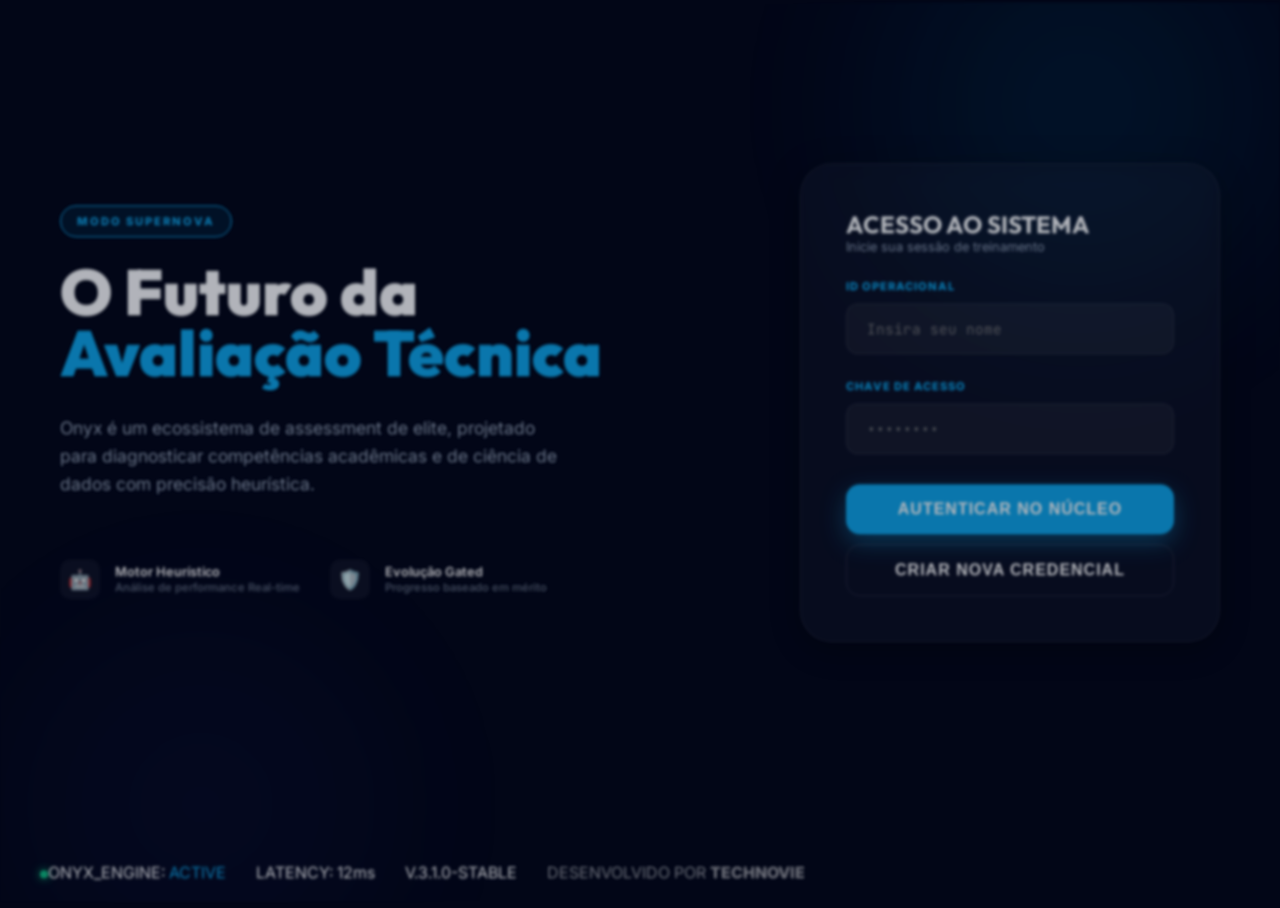
==== academic_portal.html @ e628eb55 "feat: implement category-based filtering for subjects and add initial academic management structure " ====
<!DOCTYPE html>
<html lang="pt-BR">
<head>
    <meta charset="UTF-8">
    <meta name="viewport" content="width=device-width, initial-scale=1.0">
    <title>ONYX - Central de Gestão Acadêmica</title>
    <link rel="stylesheet" href="css/academic_portal.css">
</head>
<body>
    <!-- Ambient Blur Backgrounds -->
    <div class="ambient-blurs">
        <div class="blur-orb orb-1"></div>
        <div class="blur-orb orb-2"></div>
        <div class="blur-orb orb-3"></div>
    </div>

    <div class="academic-frame">
        <!-- Sidebar Role Selector -->
        <aside class="academic-sidebar">
            <div class="sidebar-branding">
                <div class="academic-logo-icon">🏫</div>
                <div>
                    <h3 style="margin:0; font-family:var(--font-header); font-size:1.1rem; letter-spacing:-0.5px; color:#fff;">ONYX ECO</h3>
                    <span class="u-text-accent u-font-07" style="font-family:var(--font-mono); font-weight:800;">GESTÃO PEDAGÓGICA</span>
                </div>
            </div>

            <!-- Tab Buttons -->
            <nav class="role-menu-list" style="margin-top:20px;">
                <button class="role-menu-item active" data-tab="tab-direcao">
                    <span style="font-size:1.1rem;">📊</span>
                    Direção (AI Preditiva)
                </button>
                <button class="role-menu-item" data-tab="tab-corpo-docente">
                    <span style="font-size:1.1rem;">👩‍🏫</span>
                    Corpo Docente
                </button>
                <button class="role-menu-item" data-tab="tab-secretaria">
                    <span style="font-size:1.1rem;">🎒</span>
                    Secretaria & Diário
                </button>
                <button class="role-menu-item" data-tab="tab-responsaveis">
                    <span style="font-size:1.1rem;">👪</span>
                    Portal de Pais
                </button>
            </nav>

            <!-- Navigation Back -->
            <div class="back-btn-container">
                <button onclick="location.href='dashboard.html'" class="btn-back-core">
                    <span>⬅</span> RETORNAR AO NÚCLEO
                </button>
            </div>
        </aside>

        <!-- Main Operational Deck -->
        <main class="academic-viewport">
            <!-- Header Block -->
            <header class="academic-header-deck">
                <div>
                    <h1 style="margin:0; font-family:var(--font-header); font-size:1.6rem; color:#fff;">CENTRAL DE GESTÃO ACADÊMICA</h1>
                    <p style="margin:5px 0 0 0;" class="u-text-muted u-font-08">Administração e análise estratégica integradas do Novo Ensino Médio.</p>
                </div>
                <div style="display:flex; align-items:center; gap:20px;">
                    <div style="text-align:right;">
                        <div class="u-font-07 u-text-muted" style="font-family:var(--font-mono);">PERFIL DO OPERADOR</div>
                        <span id="logged-user-name" style="font-family:var(--font-header); font-weight:800; color:var(--accent); font-size:0.95rem;">...</span>
                    </div>
                    <div class="academic-badge">
                        ONYX-ACADEMIC-CORE v4.8
                    </div>
                </div>
            </header>

            <!-- Workspace Card -->
            <section id="workspace-card" class="academic-workspace-card">
                <!-- Content injected dynamically via JavaScript -->
            </section>
        </main>
    </div>

    <!-- Script imports -->
    <script src="js/onyx_core.js"></script>
    <script src="js/onyx_database.js"></script>
    <script src="js/onyx_engines.js"></script>
    <script src="js/onyx_ui.js"></script>
    <script src="js/extremo.js"></script>

    <script>
        let userStats = null;
        let activeTab = 'tab-direcao';

        // Check authentication and initialize
        async function init() {
            OnyxCore.Session.checkAuth();
            const userName = OnyxCore.Session.getCurrentUser();
            
            await OnyxCore.DB.init();
            userStats = await OnyxCore.DB.getUser(userName);
            if (!userStats) userStats = { id: userName, level: 1, xp: 0 };

            document.getElementById('logged-user-name').textContent = userStats.id.toUpperCase();

            // Set up sidebar tabs
            document.querySelectorAll('.role-menu-item').forEach(btn => {
                btn.onclick = () => {
                    document.querySelectorAll('.role-menu-item').forEach(b => b.classList.remove('active'));
                    btn.classList.add('active');
                    if (typeof OnyxUI !== 'undefined') OnyxUI.playFeedback('click');
                    activeTab = btn.dataset.tab;
                    renderWorkspace();
                };
            });

            // Default student list in localStorage if not exists
            if (!localStorage.getItem('onyx_school_students')) {
                const defaultStudents = [
                    { id: 1, name: "Ana Souza", grade: 8.5, freq: 88, status: "Aprovada" },
                    { id: 2, name: "Rodrigo Silva", grade: 6.2, freq: 72, status: "Atenção" },
                    { id: 3, name: "Guilherme Santos", grade: 9.1, freq: 95, status: "Destaque" }
                ];
                localStorage.setItem('onyx_school_students', JSON.stringify(defaultStudents));
            }

            renderWorkspace();
        }

        async function renderWorkspace() {
            const container = document.getElementById('workspace-card');
            
            if (activeTab === 'tab-direcao') {
                container.innerHTML = `<div class="u-text-center u-p-20"><p class="u-text-muted u-font-08">ANALISANDO DADOS PEDAGÓGICOS DA DIRETORIA...</p></div>`;
                
                // Get AI Heuristic Insights
                const insight = await OnyxEngines.generateProfileInsight(userStats.id);

                container.innerHTML = `
                    <div style="display:flex; flex-direction:column; gap:25px;">
                        <div>
                            <h2 style="margin:0 0 5px 0; font-family:var(--font-header); color:#fff; font-size:1.3rem;">📊 MÓDULO DE DIREÇÃO ESCOLAR (PREVISÕES PEDAGÓGICAS COM IA)</h2>
                            <p style="margin:0;" class="u-text-muted u-font-08">Análise heurística de desempenho, evasão e engajamento escolar em tempo real.</p>
                        </div>

                        <!-- Heuristic Predictive metrics -->
                        <div class="metrics-card-grid" style="border-top:1px solid var(--glass-border); padding-top:20px;">
                            <div class="metric-glass-card">
                                <span class="u-font-07 u-text-muted" style="display:block; font-weight:800; font-family:var(--font-mono);">IA PREDITIVA: RISCO DE EVASÃO</span>
                                <span class="u-font-15 u-weight-900 u-mt-10" style="display:block; font-size:1.8rem; color:${insight.dropoutRiskColor};">
                                    ${insight.dropoutRisk}
                                </span>
                                <p class="u-font-07 u-text-muted u-mt-5" style="margin:0;">Risco de evasão escolar calculado a partir da curva de proficiência do estudante.</p>
                            </div>
                            <div class="metric-glass-card">
                                <span class="u-font-07 u-text-muted" style="display:block; font-weight:800; font-family:var(--font-mono);">ÍNDICE DE ENGAJAMENTO GERAL</span>
                                <div class="u-flex-between u-mt-10 u-mb-5">
                                    <span class="u-font-15 u-weight-900" style="font-size:1.5rem; color:var(--primary);">${insight.engagementLevel}%</span>
                                    <span class="u-font-07 u-text-muted">MÉTRICA ATIVA</span>
                                </div>
                                <div class="progress-bar-container">
                                    <div class="progress-bar-inner" style="width:${insight.engagementLevel}%; background:var(--primary);"></div>
                                </div>
                            </div>
                            <div class="metric-glass-card">
                                <span class="u-font-07 u-text-muted" style="display:block; font-weight:800; font-family:var(--font-mono);">TENDÊNCIA PEDAGÓGICA</span>
                                <span class="u-font-15 u-weight-900 u-mt-10" style="display:block; font-size:1.6rem; color:${insight.trendColor};">
                                    ${insight.trend}
                                </span>
                                <p class="u-font-07 u-text-muted u-mt-5" style="margin:0;">Variação nas últimas 5 missões de treinamento calibradas no ecossistema.</p>
                            </div>
                        </div>

                        <!-- BNCC Competencies averages -->
                        <div class="metric-glass-card" style="margin-top:10px;">
                            <h3 style="margin:0 0 15px 0; font-family:var(--font-header); color:#fff; font-size:1rem;">🎯 MAPA DE PROFICIÊNCIA POR ÁREAS DE COMPETÊNCIA BNCC</h3>
                            <div class="u-grid-2" style="gap:20px;">
                                <div>
                                    <div style="display:flex; flex-direction:column; gap:12px;">
                                        <div>
                                            <div class="u-flex-between u-mb-5 u-font-07">
                                                <span>📚 LINGUAGENS E SUAS TECNOLOGIAS</span>
                                                <span class="u-text-accent u-weight-800">${insight.competenciesMap.linguagens}%</span>
                                            </div>
                                            <div class="progress-bar-container"><div class="progress-bar-inner" style="width:${insight.competenciesMap.linguagens}%; background:var(--accent);"></div></div>
                                        </div>
                                        <div>
                                            <div class="u-flex-between u-mb-5 u-font-07">
                                                <span>📐 MATEMÁTICA E SUAS TECNOLOGIAS</span>
                                                <span class="u-text-primary u-weight-800">${insight.competenciesMap.matematica}%</span>
                                            </div>
                                            <div class="progress-bar-container"><div class="progress-bar-inner" style="width:${insight.competenciesMap.matematica}%; background:var(--primary);"></div></div>
                                        </div>
                                        <div>
                                            <div class="u-flex-between u-mb-5 u-font-07">
                                                <span>🧬 CIÊNCIAS DA NATUREZA</span>
                                                <span class="u-text-warning u-weight-800">${insight.competenciesMap.natureza}%</span>
                                            </div>
                                            <div class="progress-bar-container"><div class="progress-bar-inner" style="width:${insight.competenciesMap.natureza}%; background:var(--warning);"></div></div>
                                        </div>
                                    </div>
                                </div>
                                <div>
                                    <div style="display:flex; flex-direction:column; gap:12px;">
                                        <div>
                                            <div class="u-flex-between u-mb-5 u-font-07">
                                                <span>🌍 HUMANAS E SOCIAIS APLICADAS</span>
                                                <span style="color:#a855f7; font-weight:800;">${insight.competenciesMap.humanas}%</span>
                                            </div>
                                            <div class="progress-bar-container"><div class="progress-bar-inner" style="width:${insight.competenciesMap.humanas}%; background:#a855f7;"></div></div>
                                        </div>
                                        <div>
                                            <div class="u-flex-between u-mb-5 u-font-07">
                                                <span>🚀 ITINERÁRIOS PROFISSIONAIS</span>
                                                <span class="u-text-accent u-weight-800">${insight.competenciesMap.itinerarios}%</span>
                                            </div>
                                            <div class="progress-bar-container"><div class="progress-bar-inner" style="width:${insight.competenciesMap.itinerarios}%; background:var(--accent);"></div></div>
                                        </div>
                                        <div>
                                            <div class="u-flex-between u-mb-5 u-font-07">
                                                <span>✨ EXTENSÕES E LABORATÓRIOS</span>
                                                <span class="u-text-primary u-weight-800">${insight.competenciesMap.extras}%</span>
                                            </div>
                                            <div class="progress-bar-container"><div class="progress-bar-inner" style="width:${insight.competenciesMap.extras}%; background:var(--primary);"></div></div>
                                        </div>
                                    </div>
                                </div>
                            </div>
                        </div>

                        <!-- Recommendations alert -->
                        <div style="background:rgba(245, 158, 11, 0.05); border:1px solid rgba(245,158,11,0.2); border-radius:12px; padding:15px; font-size:0.8rem; line-height:1.5;">
                            <strong>📢 RECOMENDAÇÃO HEURÍSTICA DA DIREÇÃO:</strong> ${insight.recommendation}
                        </div>
                    </div>
                `;
            } 
            
            else if (activeTab === 'tab-corpo-docente') {
                container.innerHTML = `
                    <div style="display:flex; flex-direction:column; gap:20px;">
                        <div>
                            <h2 style="margin:0 0 5px 0; font-family:var(--font-header); color:#fff; font-size:1.3rem;">👩‍🏫 PORTAL DO PROFESSOR (REGISTRO E BLOQUEIOS)</h2>
                            <p style="margin:0;" class="u-text-muted u-font-08">Identifique conteúdos críticos de reprovação e ajuste proficiência escolar de alunos.</p>
                        </div>

                        <div class="u-grid-2" style="gap:20px; border-top:1px solid var(--glass-border); padding-top:20px;">
                            <!-- Active difficulty blocks -->
                            <div class="metric-glass-card">
                                <h3 style="margin:0 0 10px 0; font-family:var(--font-header); color:#fff; font-size:0.9rem;">🚫 MAPA COGNITIVO DE MATÉRIAS TRAVADAS</h3>
                                <p class="u-font-07 u-text-muted u-mb-15">Tópicos com índice de reprovação do aluno acumulado acima de 40% nas tentativas:</p>
                                <div style="display:flex; flex-direction:column; gap:8px;">
                                    <div class="u-flex-between u-p-10" style="background:rgba(239,68,68,0.05); border:1px solid rgba(239,68,68,0.15); border-radius:8px; font-size:0.75rem;">
                                        <span class="u-weight-800" style="color:var(--error);">📐 Geometria Espacial (Matemática)</span>
                                        <span class="u-text-muted">Aprov: 38%</span>
                                    </div>
                                    <div class="u-flex-between u-p-10" style="background:rgba(239,68,68,0.05); border:1px solid rgba(239,68,68,0.15); border-radius:8px; font-size:0.75rem;">
                                        <span class="u-weight-800" style="color:var(--error);">🧪 Estequiometria Celular (Química)</span>
                                        <span class="u-text-muted">Aprov: 45%</span>
                                    </div>
                                </div>
                            </div>

                            <!-- Classroom Grading list -->
                            <div class="metric-glass-card">
                                <h3 style="margin:0 0 10px 0; font-family:var(--font-header); color:#fff; font-size:0.9rem;">📝 LANÇAMENTO DE NOTAS / AJUSTE PEDAGÓGICO</h3>
                                <p class="u-font-07 u-text-muted u-mb-15">Simule ajustes de nota pedagógicos com bonificação automática de XP no perfil do aluno:</p>
                                <div id="prof-students-grading-list" style="display:flex; flex-direction:column; gap:10px;"></div>
                            </div>
                        </div>
                    </div>
                `;

                renderTeacherStudentList();
            } 
            
            else if (activeTab === 'tab-secretaria') {
                container.innerHTML = `
                    <div style="display:flex; flex-direction:column; gap:20px;">
                        <div>
                            <h2 style="margin:0 0 5px 0; font-family:var(--font-header); color:#fff; font-size:1.3rem;">🎒 SECRETARIA & DIÁRIO ELETRÔNICO (CRUD & CHAMADA)</h2>
                            <p style="margin:0;" class="u-text-muted u-font-08">Cadastre novos alunos (CRUD) e registre presenças dinâmicas no diário eletrônico.</p>
                        </div>

                        <div class="u-grid-2" style="gap:20px; border-top:1px solid var(--glass-border); padding-top:20px;">
                            <!-- Matriculate CRUD Form -->
                            <div class="metric-glass-card">
                                <h3 style="margin:0 0 10px 0; font-family:var(--font-header); color:#fff; font-size:0.9rem;">📝 MATRICULAR NOVO ESTUDANTE (CRUD)</h3>
                                <div style="display:flex; flex-direction:column; gap:12px; margin-top:15px;">
                                    <div style="display:flex; flex-direction:column; gap:5px;">
                                        <label class="u-font-07 u-text-muted" style="font-weight:800;">NOME COMPLETO DO ALUNO</label>
                                        <input type="text" id="sec-add-name" placeholder="Ex: Felipe Ferreira" class="academic-input" autocomplete="off">
                                    </div>
                                    <div style="display:flex; flex-direction:column; gap:5px;">
                                        <label class="u-font-07 u-text-muted" style="font-weight:800;">MÉDIA INICIAL</label>
                                        <input type="number" id="sec-add-grade" placeholder="7.5" step="0.1" min="0" max="10" class="academic-input">
                                    </div>
                                    <button onclick="matriculateStudent()" class="btn-academic-primary" style="justify-content:center; margin-top:10px;">
                                        ➕ REGISTRAR MATRÍCULA NO SISTEMA
                                    </button>
                                </div>
                            </div>

                            <!-- Attendance sheet -->
                            <div class="metric-glass-card">
                                <h3 style="margin:0 0 10px 0; font-family:var(--font-header); color:#fff; font-size:0.9rem;">📋 DIÁRIO DE CLASSE / CHAMADA ATIVA</h3>
                                <div id="sec-attendance-list" style="margin-top:15px;"></div>
                            </div>
                        </div>
                    </div>
                `;

                renderSecretariaLists();
            } 
            
            else if (activeTab === 'tab-responsaveis') {
                container.innerHTML = `
                    <div style="display:flex; flex-direction:column; gap:20px;">
                        <div>
                            <h2 style="margin:0 0 5px 0; font-family:var(--font-header); color:#fff; font-size:1.3rem;">👪 PORTAL DE PAIS E RESPONSÁVEIS (BOLETIM & CONTATO)</h2>
                            <p style="margin:0;" class="u-text-muted u-font-08">Consulte o boletim de competências e acione o canal direto com a coordenação pedagógica.</p>
                        </div>

                        <div class="u-grid-2" style="gap:20px; border-top:1px solid var(--glass-border); padding-top:20px;">
                            <!-- Bulletin finder -->
                            <div class="metric-glass-card">
                                <h3 style="margin:0 0 10px 0; font-family:var(--font-header); color:#fff; font-size:0.9rem;">🔎 BUSCAR BOLETIM DE ALUNO</h3>
                                <div style="display:flex; gap:10px; margin-top:15px;">
                                    <input type="text" id="resp-search-name" placeholder="Digite ex: Ana Souza" class="academic-input u-w-full" autocomplete="off">
                                    <button onclick="searchBulletin()" class="btn-academic-primary" style="padding:10px 15px;">BUSCAR</button>
                                </div>
                                <div id="resp-bulletin-result" class="u-mt-10" style="display:none; padding:15px; border:1px solid var(--glass-border); border-radius:10px; background:rgba(0,0,0,0.2);"></div>
                            </div>

                            <!-- Parents Direct messages -->
                            <div class="metric-glass-card">
                                <h3 style="margin:0 0 10px 0; font-family:var(--font-header); color:#fff; font-size:0.9rem;">✉️ CANAL DIRETO COM A DIREÇÃO PEDAGÓGICA</h3>
                                <p class="u-font-07 u-text-muted u-mb-10">Envie mensagens de orientação ou solicite reuniões estratégicas de acompanhamento:</p>
                                <div class="academic-chat-board u-mb-10" id="parent-chat-board">
                                    <div class="chat-msg-row received">
                                        <strong>Coordenação:</strong> Prezado responsável, detectamos que o aluno precisa reforçar o tópico de Geometria. Recomendamos o treino adaptativo de matemática de hoje.
                                    </div>
                                </div>
                                <div style="display:flex; gap:10px;">
                                    <input type="text" id="parent-chat-input" placeholder="Digite uma mensagem para a escola..." class="academic-input u-w-full" style="font-size:0.75rem;" autocomplete="off">
                                    <button onclick="sendParentMsg()" class="btn-academic-primary" style="padding:10px 15px; font-size:0.75rem;">ENVIAR</button>
                                </div>
                            </div>
                        </div>
                    </div>
                `;
            }
        }

        // =========================================================================
        // Tab-specific helper logicians
        // =========================================================================

        function getStudents() {
            return JSON.parse(localStorage.getItem('onyx_school_students') || '[]');
        }

        function saveStudents(arr) {
            localStorage.setItem('onyx_school_students', JSON.stringify(arr));
        }

        // --- Teacher Tab Grading ---
        function renderTeacherStudentList() {
            const list = document.getElementById('prof-students-grading-list');
            if (!list) return;

            const students = getStudents();
            list.innerHTML = students.map(st => `
                <div class="u-flex-between u-p-10" style="background:rgba(255,255,255,0.02); border:1px solid var(--glass-border); border-radius:10px; font-size:0.8rem;">
                    <div>
                        <strong style="color:#fff;">${st.name}</strong>
                        <div class="u-font-06 u-text-muted">MÉDIA ATUAL: <span class="u-text-accent" id="prof-grade-${st.id}">${st.grade.toFixed(1)}</span> / 10</div>
                    </div>
                    <div style="display:flex; gap:6px;">
                        <button onclick="adjustGrade(${st.id}, 0.5)" class="btn-academic-outline" style="color:var(--accent); font-weight:800;">+0.5</button>
                        <button onclick="adjustGrade(${st.id}, -0.5)" class="btn-academic-outline" style="color:var(--error); font-weight:800;">-0.5</button>
                    </div>
                </div>
            `).join('');
        }

        window.adjustGrade = function(id, delta) {
            const students = getStudents();
            const student = students.find(s => s.id === id);
            if (student) {
                student.grade = Math.max(0, Math.min(10, student.grade + delta));
                saveStudents(students);
                
                // Show updated grade on screen
                const gradeSpan = document.getElementById(`prof-grade-${id}`);
                if (gradeSpan) gradeSpan.textContent = student.grade.toFixed(1);

                if (typeof OnyxUI !== 'undefined') {
                    OnyxUI.playFeedback('success');
                    OnyxUI.addReasoningLog(`GRADES: Professor ajustou nota de ${student.name} em ${delta > 0 ? '+' : ''}${delta}. Nova nota: ${student.grade.toFixed(1)}`);
                }

                // Grant operator XP rewards for keeping records updated!
                if (userStats) {
                    userStats.xp += 15;
                    OnyxCore.DB.saveUser(userStats);
                }
            }
        };

        // --- Secretaria Tab CRUD & Attendance ---
        function renderSecretariaLists() {
            const list = document.getElementById('sec-attendance-list');
            if (!list) return;

            const students = getStudents();
            list.innerHTML = students.map(st => `
                <div class="u-flex-between u-mb-10 u-p-10" style="background:rgba(255,255,255,0.01); border:1px solid var(--glass-border); border-radius:8px; font-size:0.75rem;">
                    <div>
                        <strong style="color:#fff;">${st.name}</strong>
                        <div class="u-font-06 u-text-muted">FREQUÊNCIA: <span id="sec-freq-${st.id}" style="color:${st.freq < 75 ? 'var(--error)' : 'var(--accent)'}; font-weight:800;">${st.freq}%</span></div>
                    </div>
                    <div style="display:flex; gap:10px; align-items:center;">
                        <button onclick="giveAttendance(${st.id})" class="btn-academic-outline" style="background:rgba(16,185,129,0.1); border-color:var(--accent); color:var(--accent); font-weight:800; font-size:0.6rem;">👍 PRESENÇA (+2%)</button>
                    </div>
                </div>
            `).join('');
        }

        window.giveAttendance = function(id) {
            const students = getStudents();
            const student = students.find(s => s.id === id);
            if (student) {
                student.freq = Math.min(100, student.freq + 2);
                saveStudents(students);
                
                const freqSpan = document.getElementById(`sec-freq-${id}`);
                if (freqSpan) {
                    freqSpan.textContent = `${student.freq}%`;
                    freqSpan.style.color = student.freq < 75 ? 'var(--error)' : 'var(--accent)';
                }

                if (typeof OnyxUI !== 'undefined') {
                    OnyxUI.playFeedback('success');
                    OnyxUI.addReasoningLog(`PRESENÇA: Chamada ativa preenchida para ${student.name}. Frequência atual: ${student.freq}%`);
                }
            }
        };

        window.matriculateStudent = function() {
            const nameInput = document.getElementById('sec-add-name');
            const gradeInput = document.getElementById('sec-add-grade');
            
            const name = nameInput.value.trim();
            const grade = parseFloat(gradeInput.value) || 7.0;

            if (!name) {
                alert("🔴 O nome do estudante é obrigatório.");
                return;
            }

            const students = getStudents();
            const newId = students.length > 0 ? Math.max(...students.map(s => s.id)) + 1 : 1;
            
            const newStudent = { id: newId, name: name, grade: grade, freq: 100, status: "Matriculado" };
            students.push(newStudent);
            saveStudents(students);

            nameInput.value = '';
            gradeInput.value = '';

            renderSecretariaLists();

            if (typeof OnyxUI !== 'undefined') {
                OnyxUI.playFeedback('success');
                OnyxUI.addReasoningLog(`SECRETARIA: CRUD matrícula efetuada para ${name} (ID: ${newId}).`);
            }
            alert(`✅ Estudante ${name} matriculado com sucesso no diário!`);
        };

        // --- Responsáveis Tab Bulletin Checker ---
        window.searchBulletin = function() {
            const searchName = document.getElementById('resp-search-name').value.trim();
            const resultDiv = document.getElementById('resp-bulletin-result');

            if (!searchName) {
                alert("Digite o nome de um aluno para buscar.");
                return;
            }

            const students = getStudents();
            const student = students.find(s => s.name.toLowerCase().includes(searchName.toLowerCase()));

            if (student) {
                resultDiv.style.display = 'block';
                resultDiv.innerHTML = `
                    <h4 style="margin:0 0 10px 0; color:#fff; font-family:var(--font-header);">📋 BOLETIM ESCOLAR OFICIAL</h4>
                    <div style="font-size:0.75rem; display:flex; flex-direction:column; gap:8px;">
                        <p style="margin:0;"><strong>Aluno:</strong> ${student.name}</p>
                        <p style="margin:0;"><strong>Média Acadêmica:</strong> <span class="u-text-accent">${student.grade.toFixed(1)} / 10</span></p>
                        <p style="margin:0;"><strong>Frequência Escolar:</strong> <span style="color:${student.freq < 75 ? 'var(--error)' : 'var(--accent)'}; font-weight:800;">${student.freq}%</span></p>
                        <div style="border-top:1px dashed var(--glass-border); padding-top:8px; margin-top:5px;">
                            <strong>ALERTA DE FREQUÊNCIA:</strong>
                            ${student.freq < 75 
                                ? '<span class="u-text-error">⚠️ RISCO DE REPROVAÇÃO POR FALTA! Frequência abaixo do mínimo exigido pelo MEC (75%).</span>' 
                                : '<span class="u-text-success">✅ Regularizado. Aluno com presença adequada às diretrizes curriculares.</span>'
                            }
                        </div>
                    </div>
                `;
            } else {
                resultDiv.style.display = 'block';
                resultDiv.innerHTML = `<p class="u-text-error u-font-07 style="margin:0;">Estudante não localizado na secretaria escolar.</p>`;
            }
        };

        // --- Parents direct chat message sender ---
        window.sendParentMsg = function() {
            const input = document.getElementById('parent-chat-input');
            const board = document.getElementById('parent-chat-board');
            const msg = input.value.trim();

            if (!msg) return;
            input.value = '';

            board.innerHTML += `
                <div class="chat-msg-row sent">
                    <strong>Responsável:</strong> ${msg}
                </div>
            `;
            board.scrollTop = board.scrollHeight;

            if (typeof OnyxUI !== 'undefined') OnyxUI.playFeedback('click');

            // Simulating coordinated answering
            setTimeout(() => {
                board.innerHTML += `
                    <div class="chat-msg-row received">
                        <strong>Pedagógico:</strong> Recebemos sua mensagem. O tutor AI já registrou seu contato e as ações de monitoramento serão agendadas com a direção.
                    </div>
                `;
                board.scrollTop = board.scrollHeight;
            }, 1000);
        };

        window.onload = init;
    </script>
</body>
</html>
---- css/academic_portal.css ----
/* =========================================================================
   ONYX ACADEMIC PORTAL - FUTURISTIC MANAGEMENT GLASS SYSTEM
   ========================================================================= */

@import url('https://fonts.googleapis.com/css2?family=Inter:wght@400;600;800&family=Outfit:wght@600;900&family=JetBrains+Mono:wght@500;800&display=swap');

:root {
    --bg-dark: #060a12;
    --glass-bg: rgba(10, 18, 30, 0.5);
    --glass-border: rgba(255, 255, 255, 0.06);
    --primary: #0ea5e9;
    --primary-glow: rgba(14, 165, 233, 0.35);
    --accent: #10b981;
    --accent-glow: rgba(16, 185, 129, 0.35);
    --warning: #f59e0b;
    --error: #ef4444;
    --text-main: #f8fafc;
    --text-muted: #64748b;
    --font-header: 'Outfit', sans-serif;
    --font-sans: 'Inter', sans-serif;
    --font-mono: 'JetBrains Mono', monospace;
}

body {
    margin: 0;
    padding: 0;
    background: var(--bg-dark);
    color: var(--text-main);
    font-family: var(--font-sans);
    min-height: 100vh;
    overflow-x: hidden;
    position: relative;
}

/* Ambient Blur Backgrounds */
.ambient-blurs {
    position: fixed;
    inset: 0;
    z-index: -1;
    overflow: hidden;
    pointer-events: none;
}
.blur-orb {
    position: absolute;
    border-radius: 50%;
    filter: blur(150px);
    opacity: 0.12;
    animation: orbFloat 22s infinite alternate ease-in-out;
}
.orb-1 { width: 50vw; height: 50vw; background: var(--primary); top: -20vw; left: -10vw; }
.orb-2 { width: 45vw; height: 45vw; background: var(--accent); bottom: -10vw; right: -5vw; animation-delay: -6s; }
.orb-3 { width: 30vw; height: 30vw; background: var(--warning); top: 30%; right: 30%; opacity: 0.05; }

@keyframes orbFloat {
    0% { transform: translateY(0) scale(1) rotate(0deg); }
    100% { transform: translateY(60px) scale(1.1) rotate(120deg); }
}

/* Page Frame Grid */
.academic-frame {
    display: grid;
    grid-template-columns: 280px 1fr;
    min-height: 100vh;
    box-sizing: border-box;
}

/* Sidebar Navigator */
.academic-sidebar {
    background: rgba(6, 11, 20, 0.85);
    border-right: 1px solid var(--glass-border);
    padding: 30px 20px;
    display: flex;
    flex-direction: column;
    gap: 30px;
    -webkit-backdrop-filter: blur(25px);
    backdrop-filter: blur(25px);
}
.sidebar-branding {
    display: flex;
    align-items: center;
    gap: 12px;
}
.academic-logo-icon {
    width: 38px;
    height: 38px;
    background: linear-gradient(135deg, var(--primary) 0%, var(--accent) 100%);
    border-radius: 10px;
    display: flex;
    align-items: center;
    justify-content: center;
    font-size: 1.1rem;
    box-shadow: 0 4px 15px rgba(14, 165, 233, 0.25);
}

.role-menu-list {
    display: flex;
    flex-direction: column;
    gap: 10px;
}
.role-menu-item {
    background: rgba(255, 255, 255, 0.01);
    border: 1px solid var(--glass-border);
    border-radius: 12px;
    padding: 14px 18px;
    color: var(--text-muted);
    font-family: var(--font-header);
    font-size: 0.85rem;
    cursor: pointer;
    text-align: left;
    display: flex;
    align-items: center;
    gap: 12px;
    transition: all 0.3s cubic-bezier(0.25, 0.8, 0.25, 1);
}
.role-menu-item:hover {
    background: rgba(255, 255, 255, 0.05);
    color: #fff;
    border-color: rgba(255, 255, 255, 0.15);
    transform: translateX(4px);
}
.role-menu-item.active {
    background: linear-gradient(135deg, rgba(16, 185, 129, 0.15) 0%, rgba(16, 185, 129, 0.02) 100%);
    border-color: var(--accent);
    color: #fff;
    box-shadow: 0 0 15px rgba(16, 185, 129, 0.15);
}

.back-btn-container {
    margin-top: auto;
}
.btn-back-core {
    width: 100%;
    background: transparent;
    border: 1px dashed rgba(239, 68, 68, 0.3);
    color: #ef4444;
    padding: 12px;
    border-radius: 10px;
    cursor: pointer;
    font-family: var(--font-mono);
    font-size: 0.75rem;
    display: flex;
    align-items: center;
    justify-content: center;
    gap: 8px;
    transition: all 0.2s;
}
.btn-back-core:hover {
    background: rgba(239, 68, 68, 0.08);
    border-style: solid;
    transform: scale(0.98);
}

/* Main Workspace Viewport */
.academic-viewport {
    padding: 40px;
    display: flex;
    flex-direction: column;
    gap: 30px;
    box-sizing: border-box;
    overflow-y: auto;
    max-height: 100vh;
}

/* Header Deck */
.academic-header-deck {
    display: flex;
    justify-content: space-between;
    align-items: center;
    background: var(--glass-bg);
    border: 1px solid var(--glass-border);
    border-radius: 18px;
    padding: 20px 30px;
    -webkit-backdrop-filter: blur(12px);
    backdrop-filter: blur(12px);
}
.academic-badge {
    background: rgba(16, 185, 129, 0.1);
    border: 1px solid var(--accent);
    color: var(--accent);
    padding: 6px 14px;
    border-radius: 20px;
    font-family: var(--font-mono);
    font-size: 0.7rem;
    letter-spacing: 1px;
}

/* Glass Panels */
.academic-workspace-card {
    background: var(--glass-bg);
    border: 1px solid var(--glass-border);
    border-radius: 24px;
    padding: 30px;
    position: relative;
    overflow: hidden;
    -webkit-backdrop-filter: blur(15px);
    backdrop-filter: blur(15px);
    animation: contentReveal 0.4s cubic-bezier(0.16, 1, 0.3, 1);
}

@keyframes contentReveal {
    from { opacity: 0; transform: translateY(10px); }
    to { opacity: 1; transform: translateY(0); }
}

/* Administrative Metrics Grid */
.metrics-card-grid {
    display: grid;
    grid-template-columns: repeat(auto-fit, minmax(220px, 1fr));
    gap: 20px;
}
.metric-glass-card {
    background: rgba(255, 255, 255, 0.01);
    border: 1px solid var(--glass-border);
    border-radius: 16px;
    padding: 20px;
    transition: all 0.25s;
}
.metric-glass-card:hover {
    border-color: rgba(255, 255, 255, 0.12);
    transform: translateY(-2px);
    background: rgba(255, 255, 255, 0.02);
}

/* Interactive tables for administrative views */
.academic-data-table {
    width: 100%;
    border-collapse: collapse;
    margin-top: 15px;
}
.academic-data-table th {
    background: rgba(255, 255, 255, 0.02);
    border-bottom: 1px solid var(--glass-border);
    color: var(--text-muted);
    font-family: var(--font-header);
    font-size: 0.75rem;
    font-weight: 800;
    text-transform: uppercase;
    padding: 12px 16px;
    text-align: left;
}
.academic-data-table td {
    padding: 14px 16px;
    border-bottom: 1px dashed var(--glass-border);
    font-size: 0.8rem;
    color: #f1f5f9;
}
.academic-data-table tr:hover td {
    background: rgba(255, 255, 255, 0.01);
}

/* Modern inputs & forms */
.academic-input {
    background: rgba(7, 11, 20, 0.75);
    border: 1px solid var(--glass-border);
    border-radius: 8px;
    padding: 10px 14px;
    color: #fff;
    font-size: 0.8rem;
    outline: none;
    transition: all 0.2s;
}
.academic-input:focus {
    border-color: var(--accent);
    box-shadow: 0 0 10px rgba(16, 185, 129, 0.2);
}

.btn-academic-primary {
    background: linear-gradient(135deg, var(--accent) 0%, #059669 100%);
    border: none;
    color: #fff;
    padding: 10px 20px;
    border-radius: 8px;
    font-family: var(--font-header);
    font-size: 0.8rem;
    font-weight: 800;
    cursor: pointer;
    box-shadow: 0 4px 12px rgba(16, 185, 129, 0.2);
    transition: all 0.2s;
    display: inline-flex;
    align-items: center;
    gap: 8px;
}
.btn-academic-primary:hover {
    transform: translateY(-1px);
    box-shadow: 0 6px 15px rgba(16, 185, 129, 0.35);
}

.btn-academic-outline {
    background: rgba(255, 255, 255, 0.02);
    border: 1px solid var(--glass-border);
    color: #fff;
    padding: 6px 12px;
    border-radius: 6px;
    font-size: 0.7rem;
    cursor: pointer;
    transition: all 0.2s;
}
.btn-academic-outline:hover {
    background: rgba(255, 255, 255, 0.08);
    border-color: rgba(255, 255, 255, 0.2);
}

/* Custom Interactive Progress Bar */
.progress-bar-container {
    height: 8px;
    background: rgba(255, 255, 255, 0.04);
    border-radius: 4px;
    overflow: hidden;
    width: 100%;
}
.progress-bar-inner {
    height: 100%;
    border-radius: 4px;
    box-shadow: 0 0 10px rgba(16, 185, 129, 0.3);
    transition: width 0.8s cubic-bezier(0.4, 0, 0.2, 1);
}

/* Parent Direct Messaging board */
.academic-chat-board {
    height: 180px;
    overflow-y: auto;
    background: rgba(0, 0, 0, 0.2);
    border: 1px solid var(--glass-border);
    border-radius: 10px;
    padding: 15px;
    display: flex;
    flex-direction: column;
    gap: 10px;
}
.chat-msg-row {
    font-size: 0.78rem;
    line-height: 1.4;
    padding: 8px 12px;
    border-radius: 8px;
    max-width: 80%;
}
.chat-msg-row.sent {
    align-self: flex-end;
    background: rgba(14, 165, 233, 0.15);
    border: 1px solid rgba(14, 165, 233, 0.2);
    color: #e0f2fe;
}
.chat-msg-row.received {
    align-self: flex-start;
    background: rgba(255, 255, 255, 0.04);
    border: 1px solid var(--glass-border);
    color: var(--text-main);
}

/* Utilities */
.u-w-full { width: 100%; }
.u-mb-5 { margin-bottom: 5px; }
.u-mb-10 { margin-bottom: 10px; }
.u-mb-15 { margin-bottom: 15px; }
.u-mb-20 { margin-bottom: 20px; }
.u-mt-5 { margin-top: 5px; }
.u-mt-10 { margin-top: 10px; }
.u-mt-20 { margin-top: 20px; }
.u-p-20 { padding: 20px; }
.u-font-06 { font-size: 0.6rem; }
.u-font-07 { font-size: 0.7rem; }
.u-font-08 { font-size: 0.8rem; }
.u-text-muted { color: var(--text-muted); }
.u-text-accent { color: var(--accent); }
.u-text-primary { color: var(--primary); }
.u-text-warning { color: var(--warning); }
.u-text-error { color: var(--error); }
.u-weight-800 { font-weight: 800; }
.u-weight-900 { font-weight: 900; }
.u-grid-2 {
    display: grid;
    grid-template-columns: repeat(2, 1fr);
}
.u-flex-between {
    display: flex;
    justify-content: space-between;
    align-items: center;
}

@media (max-width: 992px) {
    .academic-frame {
        grid-template-columns: 1fr;
    }
    .academic-sidebar {
        border-right: none;
        border-bottom: 1px solid var(--glass-border);
    }
    .u-grid-2 {
        grid-template-columns: 1fr;
    }
}
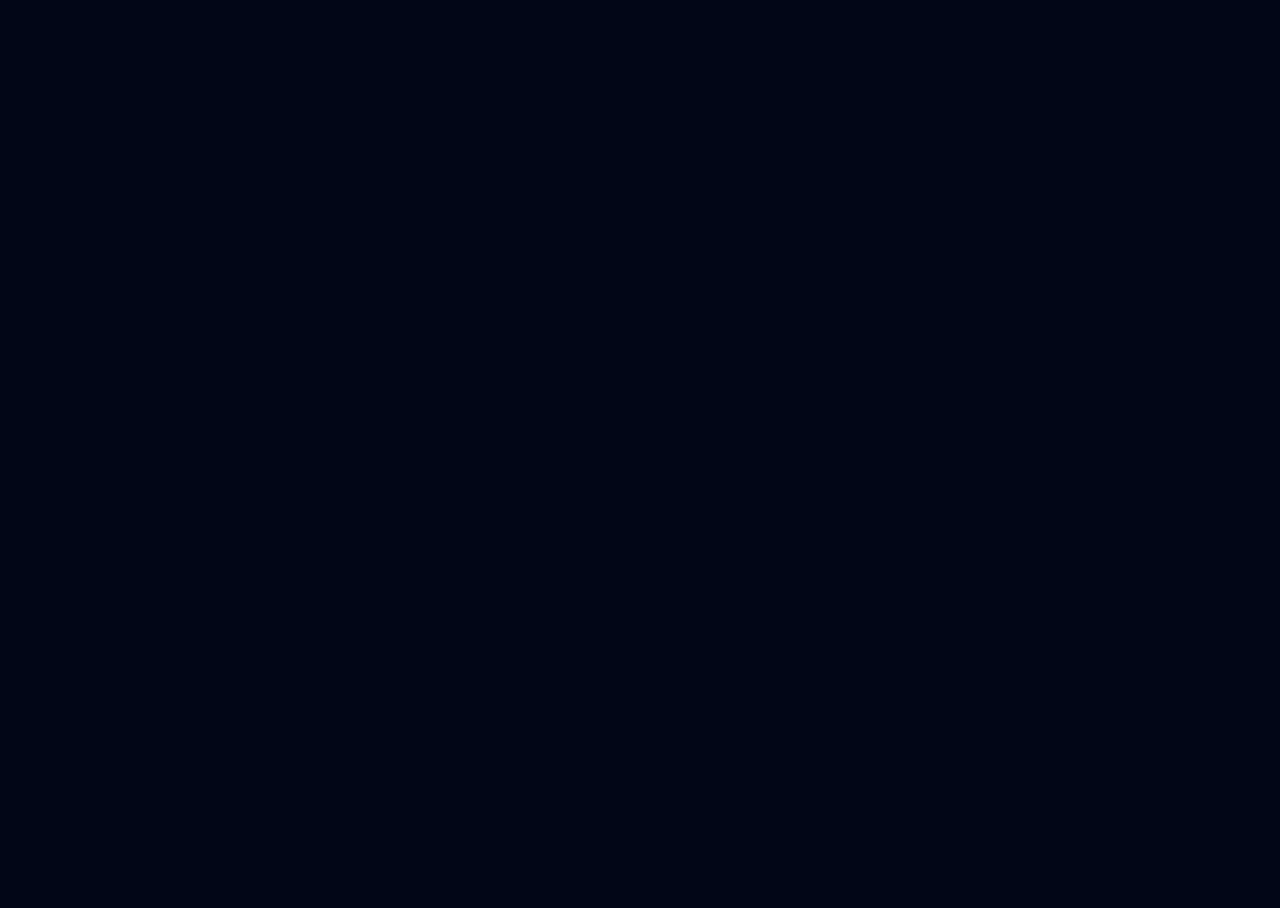
==== commit 0bc20d8e: "update" ====
--- a/academic_portal.html
+++ b/academic_portal.html
@@ -99,7 +99,14 @@
             userStats = await OnyxCore.DB.getUser(userName);
             if (!userStats) userStats = { id: userName, level: 1, xp: 0 };
 
-            document.getElementById('logged-user-name').textContent = userStats.id.toUpperCase();
+            const userRole = userStats.role || 'aluno';
+            if (userRole !== 'gestor') {
+                alert("🚨 ACESSO RESTRITO A GESTORES\n\nEste terminal administrativo é reservado exclusivamente a diretores, professores e funcionários credenciados.");
+                location.href = 'dashboard.html';
+                return;
+            }
+
+            document.getElementById('logged-user-name').innerHTML = userStats.id.toUpperCase() + ` <span style="color:var(--accent); font-size:0.7rem; font-weight:800; font-family:var(--font-mono);">[GESTOR]</span>`;
 
             // Set up sidebar tabs
             document.querySelectorAll('.role-menu-item').forEach(btn => {
@@ -122,6 +129,16 @@
                 localStorage.setItem('onyx_school_students', JSON.stringify(defaultStudents));
             }
 
+            // Default teacher list in localStorage if not exists
+            if (!localStorage.getItem('onyx_school_teachers')) {
+                const defaultTeachers = [
+                    { id: 1, name: "Prof. Marcos Aurelio", subject: "Matemática e suas Tecnologias", status: "Ativo" },
+                    { id: 2, name: "Profa. Julia Mendes", subject: "Ciências da Natureza", status: "Ativo" },
+                    { id: 3, name: "Prof. Carlos Silveira", subject: "Linguagens e Códigos", status: "Ativo" }
+                ];
+                localStorage.setItem('onyx_school_teachers', JSON.stringify(defaultTeachers));
+            }
+
             renderWorkspace();
         }
 
@@ -129,147 +146,104 @@
             const container = document.getElementById('workspace-card');
             
             if (activeTab === 'tab-direcao') {
-                container.innerHTML = `<div class="u-text-center u-p-20"><p class="u-text-muted u-font-08">ANALISANDO DADOS PEDAGÓGICOS DA DIRETORIA...</p></div>`;
-                
-                // Get AI Heuristic Insights
-                const insight = await OnyxEngines.generateProfileInsight(userStats.id);
+                const students = getStudents();
+                const studentOptions = students.map(s => `<option value="${s.id}">${s.name} (Média: ${s.grade.toFixed(1)} | Presença: ${s.freq}%)</option>`).join('');
 
                 container.innerHTML = `
                     <div style="display:flex; flex-direction:column; gap:25px;">
                         <div>
-                            <h2 style="margin:0 0 5px 0; font-family:var(--font-header); color:#fff; font-size:1.3rem;">📊 MÓDULO DE DIREÇÃO ESCOLAR (PREVISÕES PEDAGÓGICAS COM IA)</h2>
-                            <p style="margin:0;" class="u-text-muted u-font-08">Análise heurística de desempenho, evasão e engajamento escolar em tempo real.</p>
-                        </div>
-
-                        <!-- Heuristic Predictive metrics -->
-                        <div class="metrics-card-grid" style="border-top:1px solid var(--glass-border); padding-top:20px;">
-                            <div class="metric-glass-card">
-                                <span class="u-font-07 u-text-muted" style="display:block; font-weight:800; font-family:var(--font-mono);">IA PREDITIVA: RISCO DE EVASÃO</span>
-                                <span class="u-font-15 u-weight-900 u-mt-10" style="display:block; font-size:1.8rem; color:${insight.dropoutRiskColor};">
-                                    ${insight.dropoutRisk}
-                                </span>
-                                <p class="u-font-07 u-text-muted u-mt-5" style="margin:0;">Risco de evasão escolar calculado a partir da curva de proficiência do estudante.</p>
-                            </div>
-                            <div class="metric-glass-card">
-                                <span class="u-font-07 u-text-muted" style="display:block; font-weight:800; font-family:var(--font-mono);">ÍNDICE DE ENGAJAMENTO GERAL</span>
-                                <div class="u-flex-between u-mt-10 u-mb-5">
-                                    <span class="u-font-15 u-weight-900" style="font-size:1.5rem; color:var(--primary);">${insight.engagementLevel}%</span>
-                                    <span class="u-font-07 u-text-muted">MÉTRICA ATIVA</span>
-                                </div>
-                                <div class="progress-bar-container">
-                                    <div class="progress-bar-inner" style="width:${insight.engagementLevel}%; background:var(--primary);"></div>
-                                </div>
-                            </div>
-                            <div class="metric-glass-card">
-                                <span class="u-font-07 u-text-muted" style="display:block; font-weight:800; font-family:var(--font-mono);">TENDÊNCIA PEDAGÓGICA</span>
-                                <span class="u-font-15 u-weight-900 u-mt-10" style="display:block; font-size:1.6rem; color:${insight.trendColor};">
-                                    ${insight.trend}
-                                </span>
-                                <p class="u-font-07 u-text-muted u-mt-5" style="margin:0;">Variação nas últimas 5 missões de treinamento calibradas no ecossistema.</p>
-                            </div>
-                        </div>
-
-                        <!-- BNCC Competencies averages -->
-                        <div class="metric-glass-card" style="margin-top:10px;">
-                            <h3 style="margin:0 0 15px 0; font-family:var(--font-header); color:#fff; font-size:1rem;">🎯 MAPA DE PROFICIÊNCIA POR ÁREAS DE COMPETÊNCIA BNCC</h3>
-                            <div class="u-grid-2" style="gap:20px;">
-                                <div>
-                                    <div style="display:flex; flex-direction:column; gap:12px;">
-                                        <div>
-                                            <div class="u-flex-between u-mb-5 u-font-07">
-                                                <span>📚 LINGUAGENS E SUAS TECNOLOGIAS</span>
-                                                <span class="u-text-accent u-weight-800">${insight.competenciesMap.linguagens}%</span>
-                                            </div>
-                                            <div class="progress-bar-container"><div class="progress-bar-inner" style="width:${insight.competenciesMap.linguagens}%; background:var(--accent);"></div></div>
-                                        </div>
-                                        <div>
-                                            <div class="u-flex-between u-mb-5 u-font-07">
-                                                <span>📐 MATEMÁTICA E SUAS TECNOLOGIAS</span>
-                                                <span class="u-text-primary u-weight-800">${insight.competenciesMap.matematica}%</span>
-                                            </div>
-                                            <div class="progress-bar-container"><div class="progress-bar-inner" style="width:${insight.competenciesMap.matematica}%; background:var(--primary);"></div></div>
-                                        </div>
-                                        <div>
-                                            <div class="u-flex-between u-mb-5 u-font-07">
-                                                <span>🧬 CIÊNCIAS DA NATUREZA</span>
-                                                <span class="u-text-warning u-weight-800">${insight.competenciesMap.natureza}%</span>
-                                            </div>
-                                            <div class="progress-bar-container"><div class="progress-bar-inner" style="width:${insight.competenciesMap.natureza}%; background:var(--warning);"></div></div>
-                                        </div>
-                                    </div>
-                                </div>
-                                <div>
-                                    <div style="display:flex; flex-direction:column; gap:12px;">
-                                        <div>
-                                            <div class="u-flex-between u-mb-5 u-font-07">
-                                                <span>🌍 HUMANAS E SOCIAIS APLICADAS</span>
-                                                <span style="color:#a855f7; font-weight:800;">${insight.competenciesMap.humanas}%</span>
-                                            </div>
-                                            <div class="progress-bar-container"><div class="progress-bar-inner" style="width:${insight.competenciesMap.humanas}%; background:#a855f7;"></div></div>
-                                        </div>
-                                        <div>
-                                            <div class="u-flex-between u-mb-5 u-font-07">
-                                                <span>🚀 ITINERÁRIOS PROFISSIONAIS</span>
-                                                <span class="u-text-accent u-weight-800">${insight.competenciesMap.itinerarios}%</span>
-                                            </div>
-                                            <div class="progress-bar-container"><div class="progress-bar-inner" style="width:${insight.competenciesMap.itinerarios}%; background:var(--accent);"></div></div>
-                                        </div>
-                                        <div>
-                                            <div class="u-flex-between u-mb-5 u-font-07">
-                                                <span>✨ EXTENSÕES E LABORATÓRIOS</span>
-                                                <span class="u-text-primary u-weight-800">${insight.competenciesMap.extras}%</span>
-                                            </div>
-                                            <div class="progress-bar-container"><div class="progress-bar-inner" style="width:${insight.competenciesMap.extras}%; background:var(--primary);"></div></div>
-                                        </div>
-                                    </div>
-                                </div>
-                            </div>
-                        </div>
-
-                        <!-- Recommendations alert -->
-                        <div style="background:rgba(245, 158, 11, 0.05); border:1px solid rgba(245,158,11,0.2); border-radius:12px; padding:15px; font-size:0.8rem; line-height:1.5;">
-                            <strong>📢 RECOMENDAÇÃO HEURÍSTICA DA DIREÇÃO:</strong> ${insight.recommendation}
+                            <h2 style="margin:0 0 5px 0; font-family:var(--font-header); color:#fff; font-size:1.3rem;">📊 DIRETORIA ESCOLAR (PREVISÕES PEDAGÓGICAS COM IA)</h2>
+                            <p style="margin:0;" class="u-text-muted u-font-08">Análise preditiva heurística de desempenho, evasão e engajamento escolar em tempo real.</p>
+                        </div>
+
+                        <!-- Student Selector for AI prediction -->
+                        <div class="metric-glass-card" style="padding: 15px 20px; display:flex; flex-direction:column; gap:8px;">
+                            <label class="u-font-07 u-text-muted" style="font-weight:800; font-family:var(--font-mono);">📊 SELECIONE UM ESTUDANTE PARA ESTRATÉGIA E DIAGNÓSTICO DE IA PREDITIVA:</label>
+                            <select id="diretoria-student-selector" class="academic-input u-w-full" onchange="loadStudentAIInsight()" style="background:rgba(0,0,0,0.5); padding:10px; border:1px solid var(--glass-border); color:#fff; cursor:pointer;">
+                                ${studentOptions}
+                            </select>
+                        </div>
+
+                        <!-- Container filled dynamically by loadStudentAIInsight() -->
+                        <div id="diretoria-insights-container" style="display:flex; flex-direction:column; gap:25px;">
+                            <div class="u-text-center u-p-20"><p class="u-text-muted u-font-08">INICIANDO DIAGNÓSTICO DO ALUNO...</p></div>
                         </div>
                     </div>
                 `;
+
+                loadStudentAIInsight();
             } 
             
             else if (activeTab === 'tab-corpo-docente') {
                 container.innerHTML = `
                     <div style="display:flex; flex-direction:column; gap:20px;">
                         <div>
-                            <h2 style="margin:0 0 5px 0; font-family:var(--font-header); color:#fff; font-size:1.3rem;">👩‍🏫 PORTAL DO PROFESSOR (REGISTRO E BLOQUEIOS)</h2>
-                            <p style="margin:0;" class="u-text-muted u-font-08">Identifique conteúdos críticos de reprovação e ajuste proficiência escolar de alunos.</p>
+                            <h2 style="margin:0 0 5px 0; font-family:var(--font-header); color:#fff; font-size:1.3rem;">👩‍🏫 GESTÃO DE CORPO DOCENTE E LANÇAMENTO</h2>
+                            <p style="margin:0;" class="u-text-muted u-font-08">Cadastre novos docentes, gerencie áreas curriculares e ajuste a proficiência de estudantes.</p>
                         </div>
 
                         <div class="u-grid-2" style="gap:20px; border-top:1px solid var(--glass-border); padding-top:20px;">
-                            <!-- Active difficulty blocks -->
-                            <div class="metric-glass-card">
-                                <h3 style="margin:0 0 10px 0; font-family:var(--font-header); color:#fff; font-size:0.9rem;">🚫 MAPA COGNITIVO DE MATÉRIAS TRAVADAS</h3>
-                                <p class="u-font-07 u-text-muted u-mb-15">Tópicos com índice de reprovação do aluno acumulado acima de 40% nas tentativas:</p>
-                                <div style="display:flex; flex-direction:column; gap:8px;">
-                                    <div class="u-flex-between u-p-10" style="background:rgba(239,68,68,0.05); border:1px solid rgba(239,68,68,0.15); border-radius:8px; font-size:0.75rem;">
-                                        <span class="u-weight-800" style="color:var(--error);">📐 Geometria Espacial (Matemática)</span>
-                                        <span class="u-text-muted">Aprov: 38%</span>
+                            <!-- Left Column: Trapped subjects + Teacher Registration Form -->
+                            <div style="display:flex; flex-direction:column; gap:20px;">
+                                <div class="metric-glass-card">
+                                    <h3 style="margin:0 0 10px 0; font-family:var(--font-header); color:#fff; font-size:0.9rem;">🚫 MAPA COGNITIVO DE MATÉRIAS TRAVADAS</h3>
+                                    <p class="u-font-07 u-text-muted u-mb-15">Tópicos com índice de reprovação do aluno acumulado acima de 40% nas tentativas:</p>
+                                    <div style="display:flex; flex-direction:column; gap:8px;">
+                                        <div class="u-flex-between u-p-10" style="background:rgba(239,68,68,0.05); border:1px solid rgba(239,68,68,0.15); border-radius:8px; font-size:0.75rem;">
+                                            <span class="u-weight-800" style="color:var(--error);">📐 Geometria Espacial (Matemática)</span>
+                                            <span class="u-text-muted">Aprov: 38%</span>
+                                        </div>
+                                        <div class="u-flex-between u-p-10" style="background:rgba(239,68,68,0.05); border:1px solid rgba(239,68,68,0.15); border-radius:8px; font-size:0.75rem;">
+                                            <span class="u-weight-800" style="color:var(--error);">🧪 Estequiometria Celular (Química)</span>
+                                            <span class="u-text-muted">Aprov: 45%</span>
+                                        </div>
                                     </div>
-                                    <div class="u-flex-between u-p-10" style="background:rgba(239,68,68,0.05); border:1px solid rgba(239,68,68,0.15); border-radius:8px; font-size:0.75rem;">
-                                        <span class="u-weight-800" style="color:var(--error);">🧪 Estequiometria Celular (Química)</span>
-                                        <span class="u-text-muted">Aprov: 45%</span>
+                                </div>
+
+                                <div class="metric-glass-card">
+                                    <h3 style="margin:0 0 10px 0; font-family:var(--font-header); color:#fff; font-size:0.9rem;">👨‍🏫 CADASTRAR NOVO DOCENTE (CRUD)</h3>
+                                    <div style="display:flex; flex-direction:column; gap:12px; margin-top:15px;">
+                                        <div style="display:flex; flex-direction:column; gap:5px;">
+                                            <label class="u-font-07 u-text-muted" style="font-weight:800;">NOME COMPLETO DO DOCENTE</label>
+                                            <input type="text" id="prof-add-name" placeholder="Ex: Prof. Rogério Souza" class="academic-input" autocomplete="off" style="font-size:0.8rem;">
+                                        </div>
+                                        <div style="display:flex; flex-direction:column; gap:5px;">
+                                            <label class="u-font-07 u-text-muted" style="font-weight:800;">DEPARTAMENTO / MATRIZ CURRICULAR</label>
+                                            <select id="prof-add-subject" class="academic-input" style="background:rgba(0,0,0,0.5); padding:10px; border:1px solid var(--glass-border); color:#fff; cursor:pointer; font-size:0.8rem;">
+                                                <option value="Matemática e suas Tecnologias">📐 MATEMÁTICA E SUAS TECNOLOGIAS</option>
+                                                <option value="Ciências da Natureza">🧬 CIÊNCIAS DA NATUREZA</option>
+                                                <option value="Linguagens e Códigos">📚 LINGUAGENS E CÓDIGOS</option>
+                                                <option value="Ciências Humanas e Sociais">🌍 CIÊNCIAS HUMANAS E SOCIAIS</option>
+                                                <option value="Itinerários e Tecnologia">🚀 ITINERÁRIOS E TECNOLOGIA</option>
+                                            </select>
+                                        </div>
+                                        <button onclick="matriculateTeacher()" class="btn-academic-primary" style="justify-content:center; margin-top:10px;">
+                                            ➕ REGISTRAR PROFESSOR NO NÚCLEO
+                                        </button>
                                     </div>
                                 </div>
                             </div>
 
-                            <!-- Classroom Grading list -->
-                            <div class="metric-glass-card">
-                                <h3 style="margin:0 0 10px 0; font-family:var(--font-header); color:#fff; font-size:0.9rem;">📝 LANÇAMENTO DE NOTAS / AJUSTE PEDAGÓGICO</h3>
-                                <p class="u-font-07 u-text-muted u-mb-15">Simule ajustes de nota pedagógicos com bonificação automática de XP no perfil do aluno:</p>
-                                <div id="prof-students-grading-list" style="display:flex; flex-direction:column; gap:10px;"></div>
+                            <!-- Right Column: Classroom Grading list + Registered Teachers list -->
+                            <div style="display:flex; flex-direction:column; gap:20px;">
+                                <div class="metric-glass-card">
+                                    <h3 style="margin:0 0 10px 0; font-family:var(--font-header); color:#fff; font-size:0.9rem;">📝 LANÇAMENTO DE NOTAS / AJUSTE PEDAGÓGICO</h3>
+                                    <p class="u-font-07 u-text-muted u-mb-15">Simule ajustes de nota pedagógicos com bonificação automática de XP no perfil do aluno:</p>
+                                    <div id="prof-students-grading-list" style="display:flex; flex-direction:column; gap:10px;"></div>
+                                </div>
+
+                                <div class="metric-glass-card">
+                                    <h3 style="margin:0 0 10px 0; font-family:var(--font-header); color:#fff; font-size:0.9rem;">👥 CORPO DOCENTE CADASTRADO</h3>
+                                    <p class="u-font-07 u-text-muted u-mb-15">Docentes ativos no ecossistema acadêmico do Ensino Médio:</p>
+                                    <div id="prof-teachers-list" style="display:flex; flex-direction:column; gap:10px;"></div>
+                                </div>
                             </div>
                         </div>
                     </div>
                 `;
 
                 renderTeacherStudentList();
+                renderTeachersList();
             } 
             
             else if (activeTab === 'tab-secretaria') {
@@ -362,6 +336,239 @@
             localStorage.setItem('onyx_school_students', JSON.stringify(arr));
         }
 
+        function getTeachers() {
+            return JSON.parse(localStorage.getItem('onyx_school_teachers') || '[]');
+        }
+
+        function saveTeachers(arr) {
+            localStorage.setItem('onyx_school_teachers', JSON.stringify(arr));
+        }
+
+        function renderTeachersList() {
+            const list = document.getElementById('prof-teachers-list');
+            if (!list) return;
+
+            const teachers = getTeachers();
+            if (teachers.length === 0) {
+                list.innerHTML = `<p class="u-text-muted u-font-07 u-text-center" style="margin:10px 0; font-style:italic;">Nenhum docente cadastrado no momento.</p>`;
+                return;
+            }
+
+            list.innerHTML = teachers.map(tc => `
+                <div class="u-flex-between u-p-10" style="background:rgba(255,255,255,0.02); border:1px solid var(--glass-border); border-radius:10px; font-size:0.8rem; animation: contentReveal 0.2s forwards; margin-bottom:8px;">
+                    <div>
+                        <strong style="color:#fff;">${tc.name}</strong>
+                        <div class="u-font-06" style="color:var(--accent); font-weight:800; font-family:var(--font-mono); margin-top:2px;">${tc.subject.toUpperCase()}</div>
+                    </div>
+                    <button onclick="removeTeacher(${tc.id})" class="btn-academic-outline" style="color:var(--error); border-color:rgba(239,68,68,0.2); padding:4px 8px; font-size:0.65rem; font-family:var(--font-mono); cursor:pointer;">🗑️ REMOVER</button>
+                </div>
+            `).join('');
+        }
+
+        window.removeTeacher = function(id) {
+            let teachers = getTeachers();
+            const teacher = teachers.find(t => t.id === id);
+            if (teacher) {
+                teachers = teachers.filter(t => t.id !== id);
+                saveTeachers(teachers);
+                renderTeachersList();
+                if (typeof OnyxUI !== 'undefined') {
+                    OnyxUI.playFeedback('alert');
+                    OnyxUI.addReasoningLog(`GRADES: Gestor removeu docente ${teacher.name} do ecossistema.`);
+                }
+            }
+        };
+
+        window.matriculateTeacher = function() {
+            const nameInput = document.getElementById('prof-add-name');
+            const subjectSelect = document.getElementById('prof-add-subject');
+            const name = nameInput.value.trim();
+            const subject = subjectSelect.value;
+
+            if (!name) {
+                alert("🔴 O nome do docente é obrigatório.");
+                return;
+            }
+
+            const teachers = getTeachers();
+            const newId = teachers.length > 0 ? Math.max(...teachers.map(t => t.id)) + 1 : 1;
+            const newTeacher = { id: newId, name: name, subject: subject, status: "Ativo" };
+            teachers.push(newTeacher);
+            saveTeachers(teachers);
+
+            nameInput.value = '';
+            renderTeachersList();
+
+            if (typeof OnyxUI !== 'undefined') {
+                OnyxUI.playFeedback('success');
+                OnyxUI.addReasoningLog(`GRADES: Novo docente ${name} matriculado no departamento de ${subject}.`);
+            }
+
+            // Reward Operator with +25 XP
+            if (userStats) {
+                userStats.xp += 25;
+                OnyxCore.DB.saveUser(userStats);
+            }
+
+            alert(`✅ Docente ${name} cadastrado com sucesso na matriz de ${subject}! (+25 XP Administrador)`);
+        };
+
+        // --- Direção Tab AI Preditiva Controller ---
+        window.loadStudentAIInsight = async function() {
+            const selector = document.getElementById('diretoria-student-selector');
+            if (!selector) return;
+
+            const studentId = parseInt(selector.value);
+            const students = getStudents();
+            const student = students.find(s => s.id === studentId) || students[0];
+            if (!student) {
+                document.getElementById('diretoria-insights-container').innerHTML = `
+                    <div class="u-text-center u-p-20"><p class="u-text-muted u-font-08">Nenhum estudante disponível para análise.</p></div>
+                `;
+                return;
+            }
+
+            const insightsContainer = document.getElementById('diretoria-insights-container');
+            if (insightsContainer) {
+                insightsContainer.innerHTML = `<div class="u-text-center u-p-20"><p class="u-text-muted u-font-08" style="font-family:var(--font-mono); letter-spacing:1px; color:var(--primary);">🔮 CONECTANDO À REDE NEURAL E RECONSTRUINDO COGNIÇÃO...</p></div>`;
+            }
+
+            setTimeout(() => {
+                let dropoutRisk = "BAIXO";
+                let dropoutRiskColor = "var(--accent)";
+                if (student.freq < 75) {
+                    dropoutRisk = "MUITO ALTO 🚨";
+                    dropoutRiskColor = "var(--error)";
+                } else if (student.freq < 85 || student.grade < 6.5) {
+                    dropoutRisk = "MÉDIO ⚠️";
+                    dropoutRiskColor = "var(--warning)";
+                }
+
+                const engagementLevel = Math.round(student.freq * 0.9 + (student.grade * 1.0));
+
+                let trend = "ESTÁVEL";
+                let trendColor = "var(--warning)";
+                if (student.grade >= 8.5) {
+                    trend = "ALTAMENTE ACELERADA 📈";
+                    trendColor = "var(--accent)";
+                } else if (student.grade < 6.5) {
+                    trend = "CURVA DE DECLÍNIO 📉";
+                    trendColor = "var(--error)";
+                }
+
+                const baseProf = Math.min(100, Math.round(student.grade * 10));
+                const compLinguagens = Math.max(20, Math.min(100, baseProf + Math.round((Math.random() - 0.5) * 12)));
+                const compMatematica = Math.max(20, Math.min(100, baseProf + Math.round((Math.random() - 0.5) * 12)));
+                const compNatureza = Math.max(20, Math.min(100, baseProf + Math.round((Math.random() - 0.5) * 12)));
+                const compHumanas = Math.max(20, Math.min(100, baseProf + Math.round((Math.random() - 0.5) * 12)));
+                const compItinerarios = Math.max(20, Math.min(100, baseProf + Math.round((Math.random() - 0.5) * 12)));
+                const compExtras = Math.max(20, Math.min(100, baseProf + Math.round((Math.random() - 0.5) * 12)));
+
+                let recommendation = `Manter plano de estudo preventivo ativo.`;
+                if (student.freq < 75) {
+                    recommendation = `⚠️ ACIONAMENTO URGENTE: Disparar canal direto com os Pais no portal devido ao risco severo de reprovação por falta (${student.freq}%). Agendar reforço presencial de acompanhamento de presença.`;
+                } else if (student.grade < 7.0) {
+                    recommendation = `💡 INTERVENÇÃO DE CONTEÚDO: O aluno apresenta dificuldade em tópicos matriciais. Recomenda-se acionar o portal do professor para efetuar lançamento compensatório de XP.`;
+                } else if (student.grade >= 8.5) {
+                    recommendation = `🚀 ACELERAMENTO ACADÊMICO: Estudante com altíssimo potencial. Recomendado para inclusão na Olimpíada Nacional de Ciências e Itinerários Avançados de IA.`;
+                }
+
+                if (insightsContainer) {
+                    insightsContainer.innerHTML = `
+                        <!-- Heuristic Predictive metrics -->
+                        <div class="metrics-card-grid" style="border-top:1px solid var(--glass-border); padding-top:20px; animation: contentReveal 0.3s forwards;">
+                            <div class="metric-glass-card">
+                                <span class="u-font-07 u-text-muted" style="display:block; font-weight:800; font-family:var(--font-mono);">IA PREDITIVA: RISCO DE EVASÃO</span>
+                                <span class="u-font-15 u-weight-900 u-mt-10" style="display:block; font-size:1.8rem; color:${dropoutRiskColor};">
+                                    ${dropoutRisk}
+                                </span>
+                                <p class="u-font-07 u-text-muted u-mt-5" style="margin:0;">Curva de deserção escolar calculada por assiduidade às aulas do Novo Ensino Médio.</p>
+                            </div>
+                            <div class="metric-glass-card">
+                                <span class="u-font-07 u-text-muted" style="display:block; font-weight:800; font-family:var(--font-mono);">ÍNDICE DE ENGAJAMENTO GERAL</span>
+                                <div class="u-flex-between u-mt-10 u-mb-5">
+                                    <span class="u-font-15 u-weight-900" style="font-size:1.5rem; color:var(--primary);">${engagementLevel}%</span>
+                                    <span class="u-font-07 u-text-muted">MÉTRICA ATIVA</span>
+                                </div>
+                                <div class="progress-bar-container">
+                                    <div class="progress-bar-inner" style="width:${engagementLevel}%; background:var(--primary);"></div>
+                                </div>
+                            </div>
+                            <div class="metric-glass-card">
+                                <span class="u-font-07 u-text-muted" style="display:block; font-weight:800; font-family:var(--font-mono);">TENDÊNCIA PEDAGÓGICA</span>
+                                <span class="u-font-15 u-weight-900 u-mt-10" style="display:block; font-size:1.6rem; color:${trendColor};">
+                                    ${trend}
+                                </span>
+                                <p class="u-font-07 u-text-muted u-mt-5" style="margin:0;">Variação no rendimento médio acumulativo e missões adaptativas concluídas.</p>
+                            </div>
+                        </div>
+
+                        <!-- BNCC Competencies averages -->
+                        <div class="metric-glass-card" style="margin-top:10px; animation: contentReveal 0.3s forwards;">
+                            <h3 style="margin:0 0 15px 0; font-family:var(--font-header); color:#fff; font-size:1rem;">🎯 MAPA DE PROFICIÊNCIA POR ÁREAS DE COMPETÊNCIA BNCC</h3>
+                            <div class="u-grid-2" style="gap:20px;">
+                                <div>
+                                    <div style="display:flex; flex-direction:column; gap:12px;">
+                                        <div>
+                                            <div class="u-flex-between u-mb-5 u-font-07">
+                                                <span>📚 LINGUAGENS E SUAS TECNOLOGIAS</span>
+                                                <span class="u-text-accent u-weight-800">${compLinguagens}%</span>
+                                            </div>
+                                            <div class="progress-bar-container"><div class="progress-bar-inner" style="width:${compLinguagens}%; background:var(--accent);"></div></div>
+                                        </div>
+                                        <div>
+                                            <div class="u-flex-between u-mb-5 u-font-07">
+                                                <span>📐 MATEMÁTICA E SUAS TECNOLOGIAS</span>
+                                                <span class="u-text-primary u-weight-800">${compMatematica}%</span>
+                                            </div>
+                                            <div class="progress-bar-container"><div class="progress-bar-inner" style="width:${compMatematica}%; background:var(--primary);"></div></div>
+                                        </div>
+                                        <div>
+                                            <div class="u-flex-between u-mb-5 u-font-07">
+                                                <span>🧬 CIÊNCIAS DA NATUREZA</span>
+                                                <span class="u-text-warning u-weight-800">${compNatureza}%</span>
+                                            </div>
+                                            <div class="progress-bar-container"><div class="progress-bar-inner" style="width:${compNatureza}%; background:var(--warning);"></div></div>
+                                        </div>
+                                    </div>
+                                </div>
+                                <div>
+                                    <div style="display:flex; flex-direction:column; gap:12px;">
+                                        <div>
+                                            <div class="u-flex-between u-mb-5 u-font-07">
+                                                <span>🌍 HUMANAS E SOCIAIS APLICADAS</span>
+                                                <span style="color:#a855f7; font-weight:800;">${compHumanas}%</span>
+                                            </div>
+                                            <div class="progress-bar-container"><div class="progress-bar-inner" style="width:${compHumanas}%; background:#a855f7;"></div></div>
+                                        </div>
+                                        <div>
+                                            <div class="u-flex-between u-mb-5 u-font-07">
+                                                <span>🚀 ITINERÁRIOS PROFISSIONAIS</span>
+                                                <span class="u-text-accent u-weight-800">${compItinerarios}%</span>
+                                            </div>
+                                            <div class="progress-bar-container"><div class="progress-bar-inner" style="width:${compItinerarios}%; background:var(--accent);"></div></div>
+                                        </div>
+                                        <div>
+                                            <div class="u-flex-between u-mb-5 u-font-07">
+                                                <span>✨ EXTENSÕES E LABORATÓRIOS</span>
+                                                <span class="u-text-primary u-weight-800">${compExtras}%</span>
+                                            </div>
+                                            <div class="progress-bar-container"><div class="progress-bar-inner" style="width:${compExtras}%; background:var(--primary);"></div></div>
+                                        </div>
+                                    </div>
+                                </div>
+                            </div>
+                        </div>
+
+                        <!-- Recommendations alert -->
+                        <div style="background:rgba(245, 158, 11, 0.05); border:1px solid rgba(245,158,11,0.2); border-radius:12px; padding:15px; font-size:0.8rem; line-height:1.5; animation: contentReveal 0.3s forwards;">
+                            <strong>📢 RECOMENDAÇÃO HEURÍSTICA DA DIREÇÃO:</strong> ${recommendation}
+                        </div>
+                    `;
+                }
+            }, 600);
+        };
+
         // --- Teacher Tab Grading ---
         function renderTeacherStudentList() {
             const list = document.getElementById('prof-students-grading-list');
@@ -412,18 +619,38 @@
             if (!list) return;
 
             const students = getStudents();
+            if (students.length === 0) {
+                list.innerHTML = `<p class="u-text-muted u-font-07 u-text-center" style="margin:20px 0; font-style:italic;">Nenhum estudante matriculado.</p>`;
+                return;
+            }
+
             list.innerHTML = students.map(st => `
-                <div class="u-flex-between u-mb-10 u-p-10" style="background:rgba(255,255,255,0.01); border:1px solid var(--glass-border); border-radius:8px; font-size:0.75rem;">
+                <div class="u-flex-between u-mb-10 u-p-10" style="background:rgba(255,255,255,0.01); border:1px solid var(--glass-border); border-radius:8px; font-size:0.75rem; animation: contentReveal 0.2s forwards;">
                     <div>
                         <strong style="color:#fff;">${st.name}</strong>
-                        <div class="u-font-06 u-text-muted">FREQUÊNCIA: <span id="sec-freq-${st.id}" style="color:${st.freq < 75 ? 'var(--error)' : 'var(--accent)'}; font-weight:800;">${st.freq}%</span></div>
-                    </div>
-                    <div style="display:flex; gap:10px; align-items:center;">
-                        <button onclick="giveAttendance(${st.id})" class="btn-academic-outline" style="background:rgba(16,185,129,0.1); border-color:var(--accent); color:var(--accent); font-weight:800; font-size:0.6rem;">👍 PRESENÇA (+2%)</button>
+                        <div class="u-font-06 u-text-muted">FREQUÊNCIA: <span id="sec-freq-${st.id}" style="color:${st.freq < 75 ? 'var(--error)' : 'var(--accent)'}; font-weight:800;">${st.freq}%</span> | NOTA: <span class="u-text-accent">${st.grade.toFixed(1)}</span></div>
+                    </div>
+                    <div style="display:flex; gap:6px; align-items:center;">
+                        <button onclick="giveAttendance(${st.id})" class="btn-academic-outline" style="background:rgba(16,185,129,0.08); border-color:rgba(16,185,129,0.3); color:var(--accent); font-weight:800; font-size:0.6rem; cursor:pointer;">👍 PRESENÇA</button>
+                        <button onclick="removeStudent(${st.id})" class="btn-academic-outline" style="background:rgba(239,68,68,0.08); border-color:rgba(239,68,68,0.3); color:var(--error); font-weight:800; font-size:0.6rem; cursor:pointer;">🗑️ REMOVER</button>
                     </div>
                 </div>
             `).join('');
         }
+
+        window.removeStudent = function(id) {
+            let students = getStudents();
+            const student = students.find(s => s.id === id);
+            if (student) {
+                students = students.filter(s => s.id !== id);
+                saveStudents(students);
+                renderSecretariaLists();
+                if (typeof OnyxUI !== 'undefined') {
+                    OnyxUI.playFeedback('alert');
+                    OnyxUI.addReasoningLog(`SECRETARIA: Gestor removeu matrícula do estudante ${student.name}.`);
+                }
+            }
+        };
 
         window.giveAttendance = function(id) {
             const students = getStudents();
--- a/css/academic_portal.css
+++ b/css/academic_portal.css
@@ -19,6 +19,24 @@
     --font-header: 'Outfit', sans-serif;
     --font-sans: 'Inter', sans-serif;
     --font-mono: 'JetBrains Mono', monospace;
+}
+
+/* Premium Custom Scrollbars */
+::-webkit-scrollbar {
+    width: 6px;
+    height: 6px;
+}
+::-webkit-scrollbar-track {
+    background: rgba(6, 10, 18, 0.4);
+}
+::-webkit-scrollbar-thumb {
+    background: rgba(14, 165, 233, 0.2);
+    border-radius: 10px;
+    border: 1px solid rgba(255, 255, 255, 0.03);
+    transition: background 0.3s;
+}
+::-webkit-scrollbar-thumb:hover {
+    background: rgba(14, 165, 233, 0.65);
 }
 
 body {
@@ -380,12 +398,74 @@
 @media (max-width: 992px) {
     .academic-frame {
         grid-template-columns: 1fr;
+        grid-template-rows: auto 1fr;
     }
     .academic-sidebar {
         border-right: none;
         border-bottom: 1px solid var(--glass-border);
+        flex-direction: row;
+        flex-wrap: wrap;
+        padding: 15px 20px;
+        gap: 15px;
+        align-items: center;
+        justify-content: space-between;
+    }
+    .sidebar-branding h3, .sidebar-branding span {
+        font-size: 0.85rem;
+    }
+    .role-menu-list {
+        flex-direction: row;
+        flex-wrap: wrap;
+        margin-top: 0 !important;
+        gap: 8px;
+    }
+    .role-menu-item {
+        padding: 8px 12px;
+        font-size: 0.75rem;
+        gap: 6px;
+    }
+    .back-btn-container {
+        margin-top: 0;
+        width: auto;
+    }
+    .btn-back-core {
+        padding: 8px 12px;
+        font-size: 0.7rem;
+    }
+    .academic-viewport {
+        padding: 20px;
+        max-height: none;
     }
     .u-grid-2 {
         grid-template-columns: 1fr;
     }
 }
+
+@media (max-width: 768px) {
+    .academic-header-deck {
+        flex-direction: column;
+        gap: 15px;
+        align-items: center;
+        text-align: center;
+        padding: 15px;
+    }
+    .academic-sidebar {
+        flex-direction: column;
+        align-items: stretch;
+    }
+    .role-menu-list {
+        justify-content: center;
+    }
+}
+
+@media (max-width: 480px) {
+    .academic-viewport {
+        padding: 15px 10px;
+    }
+    .role-menu-item span {
+        display: none;
+    }
+    .academic-workspace-card {
+        padding: 20px 15px;
+    }
+}
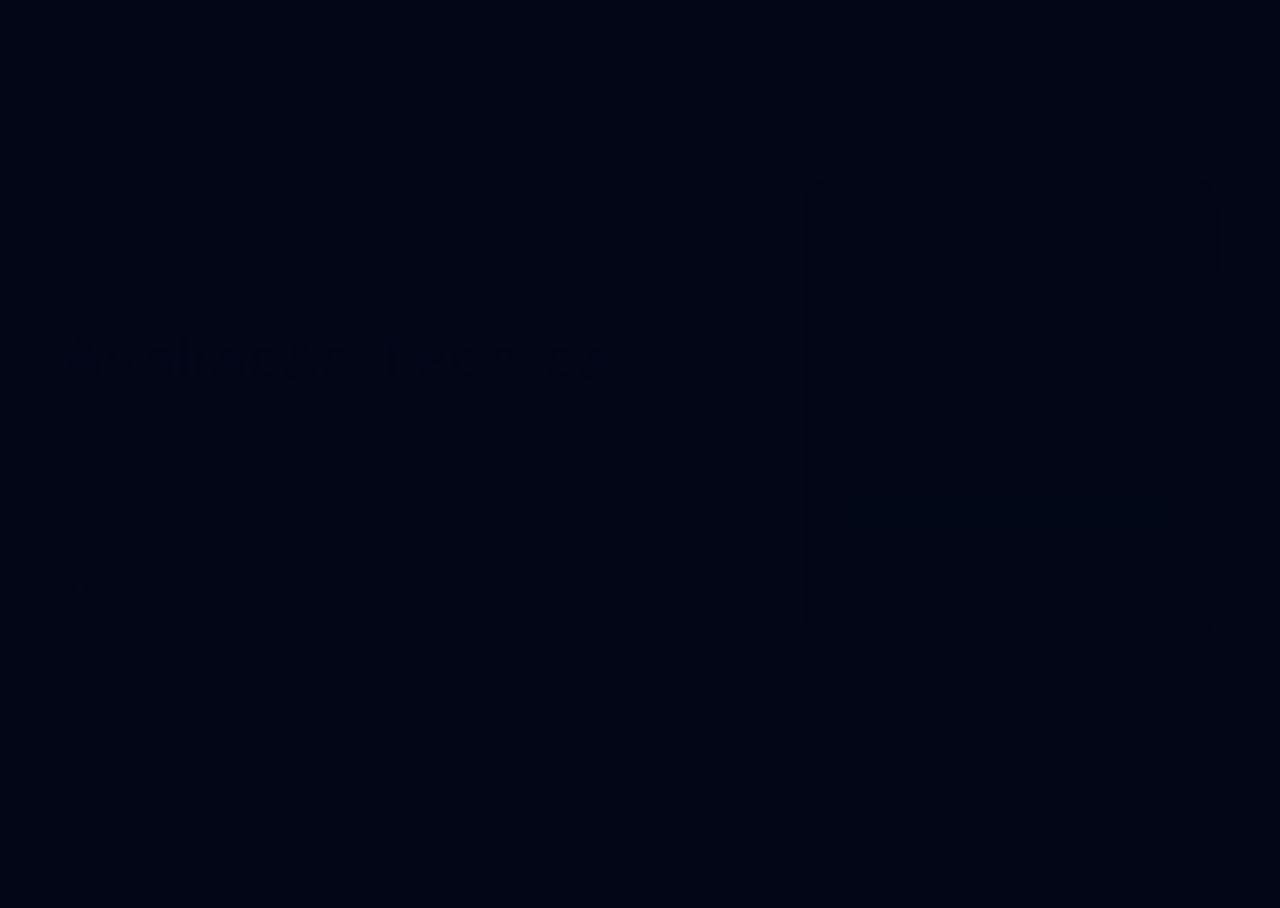
==== commit d08476ab: "feat: standardize navigation buttons to Voltar à Home and add quiz abandonment confirmation" ====
--- a/academic_portal.html
+++ b/academic_portal.html
@@ -17,7 +17,7 @@
     <div class="academic-frame">
         <!-- Sidebar Role Selector -->
         <aside class="academic-sidebar">
-            <div class="sidebar-branding">
+            <div class="sidebar-branding" onclick="location.href='dashboard.html'" style="cursor: pointer;" title="Voltar à Home (Dashboard)">
                 <div class="academic-logo-icon">🏫</div>
                 <div>
                     <h3 style="margin:0; font-family:var(--font-header); font-size:1.1rem; letter-spacing:-0.5px; color:#fff;">ONYX ECO</h3>
@@ -48,7 +48,7 @@
             <!-- Navigation Back -->
             <div class="back-btn-container">
                 <button onclick="location.href='dashboard.html'" class="btn-back-core">
-                    <span>⬅</span> RETORNAR AO NÚCLEO
+                    🏠 VOLTAR À HOME
                 </button>
             </div>
         </aside>
--- a/css/academic_portal.css
+++ b/css/academic_portal.css
@@ -78,7 +78,8 @@
 .academic-frame {
     display: grid;
     grid-template-columns: 280px 1fr;
-    min-height: 100vh;
+    height: 100vh;
+    overflow: hidden;
     box-sizing: border-box;
 }
 
@@ -176,7 +177,7 @@
     gap: 30px;
     box-sizing: border-box;
     overflow-y: auto;
-    max-height: 100vh;
+    height: 100vh;
 }
 
 /* Header Deck */
@@ -399,6 +400,8 @@
     .academic-frame {
         grid-template-columns: 1fr;
         grid-template-rows: auto 1fr;
+        height: auto;
+        overflow: visible;
     }
     .academic-sidebar {
         border-right: none;
@@ -434,7 +437,8 @@
     }
     .academic-viewport {
         padding: 20px;
-        max-height: none;
+        height: auto;
+        overflow-y: visible;
     }
     .u-grid-2 {
         grid-template-columns: 1fr;
@@ -469,3 +473,37 @@
         padding: 20px 15px;
     }
 }
+
+/* =========================================================================
+   ADAPTIVE VIDEO ENGINE AND COMPACT DISPLAYS TUNING
+   ========================================================================= */
+:root {
+    --display-scale-factor: 1.0;
+}
+
+body.onyx-compact-mode {
+    font-size: calc(14px * var(--display-scale-factor)) !important;
+}
+
+body.onyx-compact-mode .metric-glass-card {
+    padding: 12px 15px !important;
+}
+
+body.onyx-compact-mode .academic-sidebar {
+    padding: 10px !important;
+}
+
+/* HiDPI Sub-pixel rendering enhancements */
+body.onyx-hidpi {
+    -webkit-font-smoothing: antialiased;
+    -moz-osx-font-smoothing: grayscale;
+}
+
+body.onyx-hidpi .metric-glass-card, body.onyx-hidpi .academic-workspace-card {
+    border-width: 0.5px !important;
+}
+
+.onyx-scrollable-active {
+    scroll-behavior: smooth;
+    will-change: scroll-position;
+}
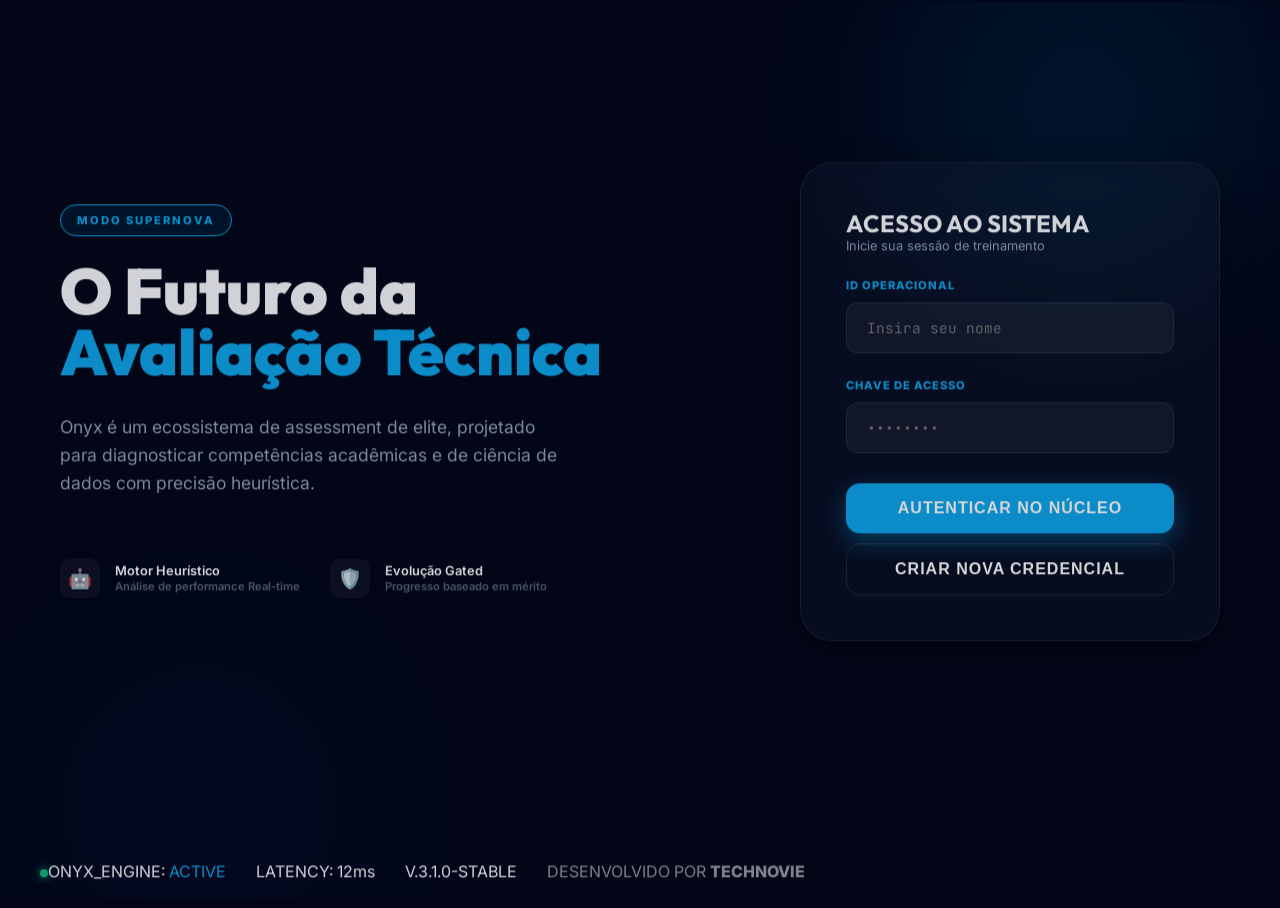
==== commit 835f715e: "feat: introduce OnyxEngine for cognitive profiling and assessment analytics, along with UI styling a" ====
--- a/academic_portal.html
+++ b/academic_portal.html
@@ -17,30 +17,30 @@
     <div class="academic-frame">
         <!-- Sidebar Role Selector -->
         <aside class="academic-sidebar">
-            <div class="sidebar-branding" onclick="location.href='dashboard.html'" style="cursor: pointer;" title="Voltar à Home (Dashboard)">
+            <div class="sidebar-branding" onclick="location.href='dashboard.html'" title="Voltar à Home (Dashboard)">
                 <div class="academic-logo-icon">🏫</div>
                 <div>
-                    <h3 style="margin:0; font-family:var(--font-header); font-size:1.1rem; letter-spacing:-0.5px; color:#fff;">ONYX ECO</h3>
-                    <span class="u-text-accent u-font-07" style="font-family:var(--font-mono); font-weight:800;">GESTÃO PEDAGÓGICA</span>
+                    <h3>ONYX ECO</h3>
+                    <span class="u-text-accent u-font-07">GESTÃO PEDAGÓGICA</span>
                 </div>
             </div>
 
             <!-- Tab Buttons -->
-            <nav class="role-menu-list" style="margin-top:20px;">
+            <nav class="role-menu-list">
                 <button class="role-menu-item active" data-tab="tab-direcao">
-                    <span style="font-size:1.1rem;">📊</span>
+                    <span class="nav-icon-lg">📊</span>
                     Direção (AI Preditiva)
                 </button>
                 <button class="role-menu-item" data-tab="tab-corpo-docente">
-                    <span style="font-size:1.1rem;">👩‍🏫</span>
+                    <span class="nav-icon-lg">👩‍🏫</span>
                     Corpo Docente
                 </button>
                 <button class="role-menu-item" data-tab="tab-secretaria">
-                    <span style="font-size:1.1rem;">🎒</span>
+                    <span class="nav-icon-lg">🎒</span>
                     Secretaria & Diário
                 </button>
                 <button class="role-menu-item" data-tab="tab-responsaveis">
-                    <span style="font-size:1.1rem;">👪</span>
+                    <span class="nav-icon-lg">👪</span>
                     Portal de Pais
                 </button>
             </nav>
@@ -58,13 +58,13 @@
             <!-- Header Block -->
             <header class="academic-header-deck">
                 <div>
-                    <h1 style="margin:0; font-family:var(--font-header); font-size:1.6rem; color:#fff;">CENTRAL DE GESTÃO ACADÊMICA</h1>
-                    <p style="margin:5px 0 0 0;" class="u-text-muted u-font-08">Administração e análise estratégica integradas do Novo Ensino Médio.</p>
+                    <h1 class="u-font-header">CENTRAL DE GESTÃO ACADÊMICA</h1>
+                    <p class="u-text-muted u-font-08">Administração e análise estratégica integradas do Novo Ensino Médio.</p>
                 </div>
-                <div style="display:flex; align-items:center; gap:20px;">
-                    <div style="text-align:right;">
-                        <div class="u-font-07 u-text-muted" style="font-family:var(--font-mono);">PERFIL DO OPERADOR</div>
-                        <span id="logged-user-name" style="font-family:var(--font-header); font-weight:800; color:var(--accent); font-size:0.95rem;">...</span>
+                <div class="portal-header-actions">
+                    <div class="portal-header-meta">
+                        <div class="u-font-07 u-text-muted meta-label">PERFIL DO OPERADOR</div>
+                        <span id="logged-user-name" class="meta-user">...</span>
                     </div>
                     <div class="academic-badge">
                         ONYX-ACADEMIC-CORE v4.8
--- a/css/academic_portal.css
+++ b/css/academic_portal.css
@@ -98,6 +98,21 @@
     display: flex;
     align-items: center;
     gap: 12px;
+    cursor: pointer;
+}
+.sidebar-branding h3 {
+    margin: 0;
+    font-family: var(--font-header);
+    font-size: 1.1rem;
+    letter-spacing: -0.5px;
+    color: #fff;
+}
+.sidebar-branding span {
+    font-family: var(--font-mono);
+    font-weight: 800;
+}
+.nav-icon-lg {
+    font-size: 1.1rem;
 }
 .academic-logo-icon {
     width: 38px;
@@ -115,6 +130,7 @@
     display: flex;
     flex-direction: column;
     gap: 10px;
+    margin-top: 20px;
 }
 .role-menu-item {
     background: rgba(255, 255, 255, 0.01);
@@ -191,6 +207,23 @@
     padding: 20px 30px;
     -webkit-backdrop-filter: blur(12px);
     backdrop-filter: blur(12px);
+}
+.portal-header-actions {
+    display: flex;
+    align-items: center;
+    gap: 20px;
+}
+.portal-header-meta {
+    text-align: right;
+}
+.portal-header-meta .meta-label {
+    font-family: var(--font-mono);
+}
+.portal-header-meta .meta-user {
+    font-family: var(--font-header);
+    font-weight: 800;
+    color: var(--accent);
+    font-size: 0.95rem;
 }
 .academic-badge {
     background: rgba(16, 185, 129, 0.1);
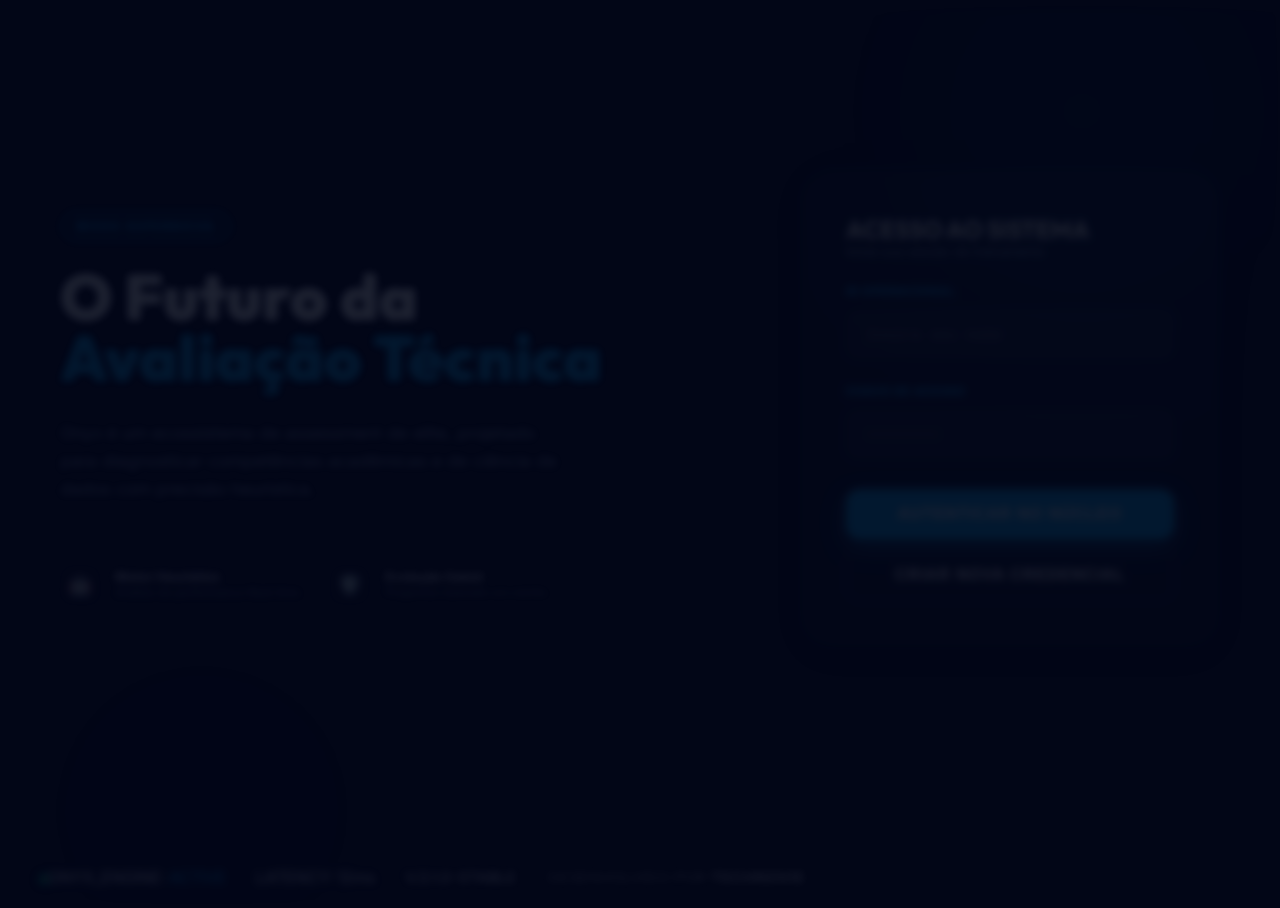
==== commit bbd47128: "feat: implement OnyxCore persistence layer with IndexedDB v14 and associated management modules" ====
--- a/academic_portal.html
+++ b/academic_portal.html
@@ -81,6 +81,7 @@
 
     <!-- Script imports -->
     <script src="js/onyx_core.js"></script>
+    <script src="js/onyx_db_manager.js"></script>
     <script src="js/onyx_database.js"></script>
     <script src="js/onyx_engines.js"></script>
     <script src="js/onyx_ui.js"></script>
@@ -95,7 +96,11 @@
             OnyxCore.Session.checkAuth();
             const userName = OnyxCore.Session.getCurrentUser();
             
-            await OnyxCore.DB.init();
+            if (window.OnyxDBManager) {
+                await window.OnyxDBManager.init();
+            } else {
+                await OnyxCore.DB.init();
+            }
             userStats = await OnyxCore.DB.getUser(userName);
             if (!userStats) userStats = { id: userName, level: 1, xp: 0 };
 
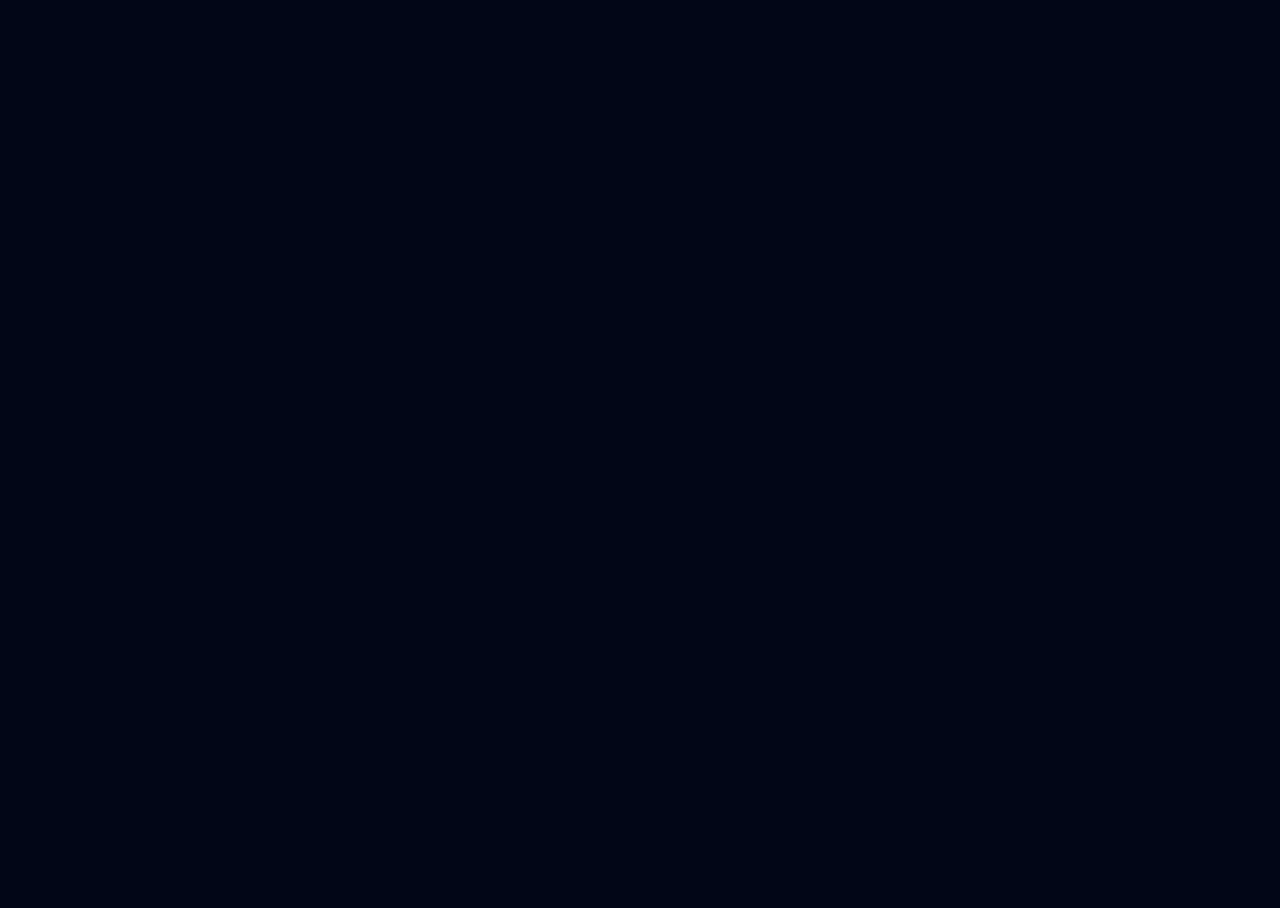
==== commit 72fd0125: "feat: integrate OnyxCognitive engine and add online surveillance operator tab to academic portal" ====
--- a/academic_portal.html
+++ b/academic_portal.html
@@ -43,6 +43,10 @@
                     <span class="nav-icon-lg">👪</span>
                     Portal de Pais
                 </button>
+                <button class="role-menu-item" data-tab="tab-online-surveillance">
+                    <span class="nav-icon-lg">📡</span>
+                    Operadores Online
+                </button>
             </nav>
 
             <!-- Navigation Back -->
@@ -81,6 +85,8 @@
 
     <!-- Script imports -->
     <script src="js/onyx_core.js"></script>
+    <script src="js/onyx_network.js"></script>
+    <script src="js/onyx_cognitive.js"></script>
     <script src="js/onyx_db_manager.js"></script>
     <script src="js/onyx_database.js"></script>
     <script src="js/onyx_engines.js"></script>
@@ -109,6 +115,16 @@
                 alert("🚨 ACESSO RESTRITO A GESTORES\n\nEste terminal administrativo é reservado exclusivamente a diretores, professores e funcionários credenciados.");
                 location.href = 'dashboard.html';
                 return;
+            }
+
+            // Sincronizar Motor de Rede em Tempo Real no modo Gestor
+            if (typeof OnyxNetwork !== 'undefined') {
+                await OnyxNetwork.init(userStats.id, userStats.level, '💼');
+                OnyxNetwork.onOperatorsUpdated = () => {
+                    if (activeTab === 'tab-online-surveillance') {
+                        renderWorkspace();
+                    }
+                };
             }
 
             document.getElementById('logged-user-name').innerHTML = userStats.id.toUpperCase() + ` <span style="color:var(--accent); font-size:0.7rem; font-weight:800; font-family:var(--font-mono);">[GESTOR]</span>`;
@@ -323,6 +339,103 @@
                                     <button onclick="sendParentMsg()" class="btn-academic-primary" style="padding:10px 15px; font-size:0.75rem;">ENVIAR</button>
                                 </div>
                             </div>
+                        </div>
+                    </div>
+                `;
+            }
+            
+            else if (activeTab === 'tab-online-surveillance') {
+                // Generate combined list of real-time WebSocket active operators and high-end bot agents
+                const netOps = typeof OnyxNetwork !== 'undefined' ? Array.from(OnyxNetwork.activeOperators.values()) : [];
+                
+                const botOps = [
+                    { name: 'Onyx_Master', level: 30, avatar: '🇧🇷 💎', publicIp: '186.221.4.15', isLAN: false, status: 'searching', region: 'REDE REMOTA (WAN)', ping: 42 },
+                    { name: 'Data_Slayer', level: 25, avatar: '🇧🇷 ⚔️', publicIp: '200.142.19.8', isLAN: false, status: 'in-battle', region: 'REDE REMOTA (WAN)', ping: 68 },
+                    { name: 'Code_Reaper', level: 22, avatar: '🇧🇷 💀', publicIp: '177.89.54.120', isLAN: false, status: 'searching', region: 'REDE REMOTA (WAN)', ping: 55 },
+                    { name: 'Byte_Knight', level: 18, avatar: '🇧🇷 🛡️', publicIp: '189.5.43.2', isLAN: false, status: 'in-battle', region: 'REDE REMOTA (WAN)', ping: 70 },
+                    { name: 'Nova_Prime', level: 15, avatar: '🇧🇷 ✨', publicIp: '187.32.112.56', isLAN: false, status: 'searching', region: 'REDE REMOTA (WAN)', ping: 48 },
+                    { name: 'X-Phantom', level: 12, avatar: '🇧🇷 👤', publicIp: '191.242.8.99', isLAN: true, status: 'searching', region: 'REDE LOCAL (LAN)', ping: 4 },
+                    { name: 'Cyber_Wolf', level: 8, avatar: '🇧🇷 🐺', publicIp: '179.15.220.14', isLAN: true, status: 'searching', region: 'REDE LOCAL (LAN)', ping: 12 },
+                    { name: 'Null_Pointer', level: 5, avatar: '🇧🇷 👾', publicIp: '186.204.1.33', isLAN: false, status: 'searching', region: 'REDE REMOTA (WAN)', ping: 52 }
+                ];
+
+                const combined = [...netOps];
+                botOps.forEach(bot => {
+                    if (!combined.some(x => x.name === bot.name)) {
+                        combined.push(bot);
+                    }
+                });
+
+                const cardsHTML = combined.map(op => {
+                    const typeBadge = op.isLAN 
+                        ? `<span style="background:rgba(16,185,129,0.1); border:1px solid rgba(16,185,129,0.3); color:var(--success); padding:3px 8px; border-radius:4px; font-size:0.6rem; font-weight:800; font-family:var(--font-mono);">LOCAL (LAN)</span>`
+                        : `<span style="background:rgba(245,158,11,0.1); border:1px solid rgba(245,158,11,0.3); color:var(--accent); padding:3px 8px; border-radius:4px; font-size:0.6rem; font-weight:800; font-family:var(--font-mono);">REMOTO (WAN)</span>`;
+                    
+                    const statusBadge = op.status === 'in-battle'
+                        ? `<span class="status-dot pulse" style="background:var(--error); width:8px; height:8px; display:inline-block; margin-right:6px;"></span><strong style="color:var(--error); font-size:0.7rem;">EM COMBATE</strong>`
+                        : `<span class="status-dot pulse" style="background:var(--success); width:8px; height:8px; display:inline-block; margin-right:6px;"></span><strong style="color:var(--accent); font-size:0.7rem;">DISPONÍVEL</strong>`;
+
+                    const pingVal = op.ping || Math.floor(Math.random() * 40 + 15);
+                    const pingColor = pingVal < 45 ? 'var(--success)' : (pingVal < 80 ? 'var(--accent)' : 'var(--error)');
+
+                    return `
+                        <div class="metric-glass-card" style="padding:15px; border:1px solid var(--glass-border); border-radius:12px; display:flex; align-items:center; justify-content:space-between; gap:15px; animation: contentReveal 0.2s forwards; background: rgba(255,255,255,0.01);">
+                            <div style="display:flex; align-items:center; gap:12px;">
+                                <div style="font-size:1.8rem; background:rgba(255,255,255,0.03); border-radius:50%; width:45px; height:45px; display:flex; align-items:center; justify-content:center; border:1px solid var(--glass-border);">
+                                    ${op.avatar}
+                                </div>
+                                <div>
+                                    <div style="display:flex; align-items:center; gap:8px;">
+                                        <strong style="color:#fff; font-size:0.9rem;">${op.name}</strong>
+                                        <span style="font-size:0.65rem; color:var(--text-muted); font-weight:800; background:rgba(255,255,255,0.05); padding:2px 6px; border-radius:3px;">LVL ${op.level}</span>
+                                    </div>
+                                    <div class="u-font-06 u-text-muted u-mt-5" style="font-family:var(--font-mono); font-weight:800;">
+                                        IP: ${op.publicIp || '127.0.0.1'} | PING: <span style="color:${pingColor}; font-weight:900;">${pingVal}ms</span>
+                                    </div>
+                                </div>
+                            </div>
+                            
+                            <div style="display:flex; flex-direction:column; align-items:flex-end; gap:6px;">
+                                ${typeBadge}
+                                <div style="display:flex; align-items:center;">
+                                    ${statusBadge}
+                                </div>
+                            </div>
+                        </div>
+                    `;
+                }).join('');
+
+                container.innerHTML = `
+                    <div style="display:flex; flex-direction:column; gap:20px;">
+                        <div class="u-flex-between" style="align-items:center;">
+                            <div>
+                                <h2 style="margin:0 0 5px 0; font-family:var(--font-header); color:#fff; font-size:1.3rem;">📡 VIGILÂNCIA DE OPERADORES ONLINE (REAL-TIME CONCIERGE)</h2>
+                                <p style="margin:0;" class="u-text-muted u-font-08">Painel estratégico para monitorar conexões de alunos e bots em LAN e WAN.</p>
+                            </div>
+                            <div class="academic-badge" style="background:var(--success); color:#000; font-weight:900; font-family:var(--font-mono);">
+                                SCANNER OPERATIVO
+                            </div>
+                        </div>
+
+                        <!-- Metrics Grid -->
+                        <div class="metrics-card-grid" style="border-top:1px solid var(--glass-border); padding-top:20px; display:grid; grid-template-columns: repeat(3, 1fr); gap:15px;">
+                            <div class="metric-glass-card">
+                                <span class="u-font-07 u-text-muted" style="display:block; font-weight:800; font-family:var(--font-mono);">TOTAL DETECTADO</span>
+                                <span class="u-font-15 u-weight-900 u-mt-5" style="display:block; color:#fff;">${combined.length} Operadores</span>
+                            </div>
+                            <div class="metric-glass-card">
+                                <span class="u-font-07 u-text-muted" style="display:block; font-weight:800; font-family:var(--font-mono);">CONEXÕES LAN</span>
+                                <span class="u-font-15 u-weight-900 u-mt-5" style="display:block; color:var(--success);">${combined.filter(x => x.isLAN).length} Ativos</span>
+                            </div>
+                            <div class="metric-glass-card">
+                                <span class="u-font-07 u-text-muted" style="display:block; font-weight:800; font-family:var(--font-mono);">CONEXÕES WAN</span>
+                                <span class="u-font-15 u-weight-900 u-mt-5" style="display:block; color:var(--accent);">${combined.filter(x => !x.isLAN).length} Ativos</span>
+                            </div>
+                        </div>
+
+                        <!-- Operators Grid -->
+                        <div style="display:grid; grid-template-columns: repeat(auto-fill, minmax(360px, 1fr)); gap:15px; margin-top:10px;">
+                            ${cardsHTML}
                         </div>
                     </div>
                 `;
